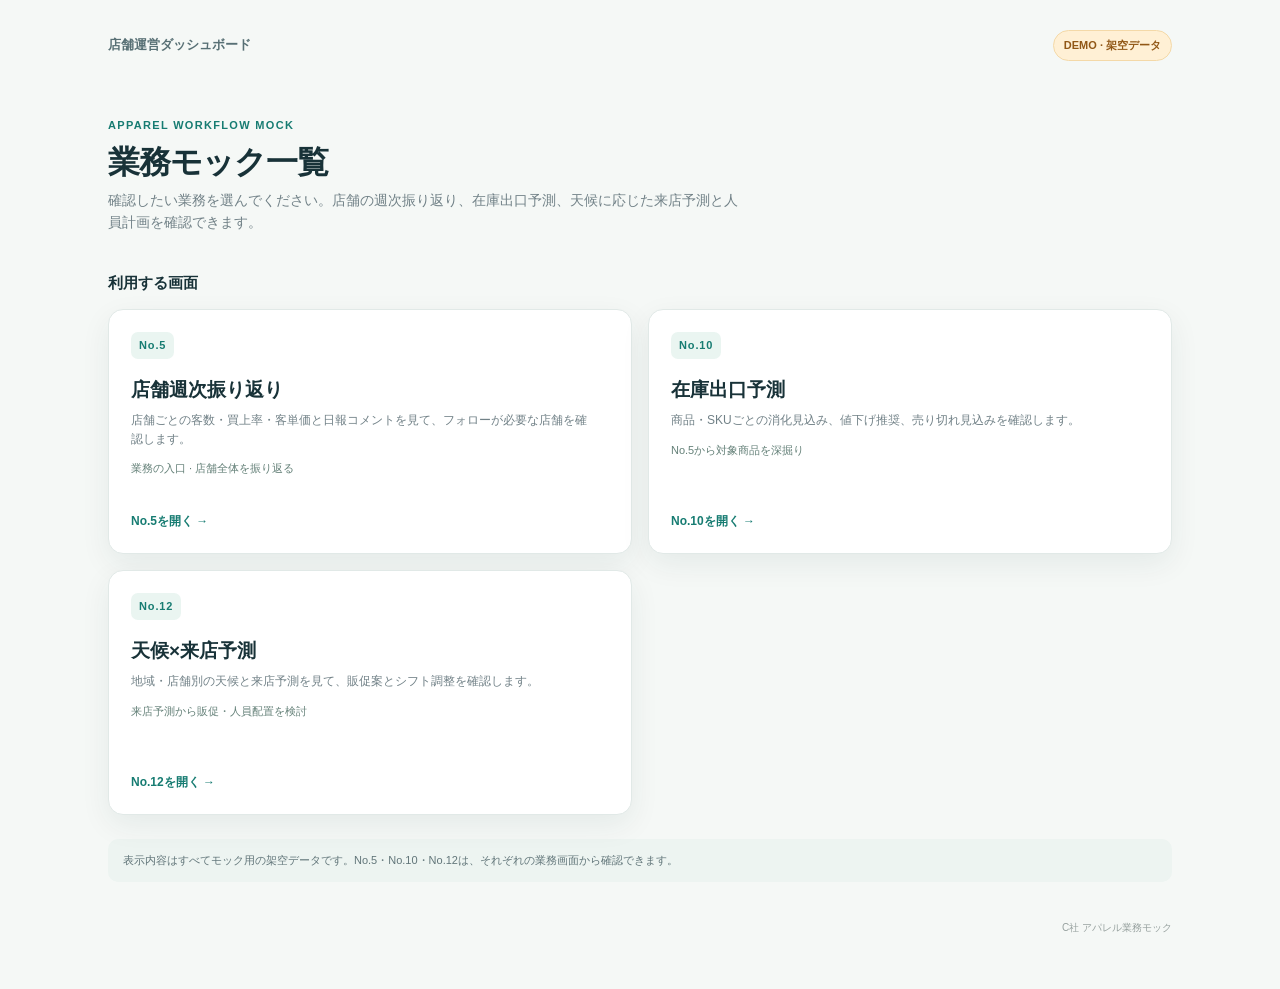
==== C社/index.html @ 46a53a04 "Rename index.html to C社/index.html" ====
<!doctype html>
<html lang="ja">
<head>
<meta charset="utf-8">
<meta name="viewport" content="width=device-width, initial-scale=1">
<title>C社 アパレル業務モック</title>
<style>
:root{--ink:#183238;--muted:#718187;--line:#e1e9e7;--paper:#f5f8f6;--card:#fff;--teal:#177c72;--teal-dark:#17494a;--amber:#915716;--shadow:0 10px 30px rgba(20,58,58,.07)}
*{box-sizing:border-box}body{margin:0;background:var(--paper);color:var(--ink);font:14px/1.55 "Segoe UI","Yu Gothic UI","Meiryo",sans-serif}a{color:inherit}.app{max-width:1120px;margin:0 auto;padding:30px 28px 54px}.topbar{display:flex;align-items:center;justify-content:space-between;margin-bottom:56px}.brand{font-size:13px;font-weight:750;color:#587075}.demo{font-size:11px;font-weight:700;color:var(--amber);background:#fff0d5;border:1px solid #f4d9a8;border-radius:999px;padding:6px 10px}.eyebrow{font-size:11px;letter-spacing:.12em;color:var(--teal);font-weight:800}.intro h1{font-size:32px;line-height:1.25;letter-spacing:-.03em;margin:8px 0}.intro p{font-size:14px;color:var(--muted);margin:0;max-width:640px}.section-title{margin:38px 0 14px;font-size:15px}.cards{display:grid;grid-template-columns:repeat(2,minmax(0,1fr));gap:16px}.card{display:flex;flex-direction:column;min-height:245px;padding:22px;background:var(--card);border:1px solid var(--line);border-radius:15px;box-shadow:var(--shadow);text-decoration:none;transition:transform .15s,box-shadow .15s}.card:hover{transform:translateY(-2px);box-shadow:0 14px 34px rgba(20,58,58,.11)}.number{font-size:11px;font-weight:800;letter-spacing:.08em;color:var(--teal);background:#eaf5f1;border-radius:7px;padding:5px 8px;align-self:flex-start}.card h3{font-size:19px;margin:16px 0 7px}.card p{font-size:12px;color:var(--muted);margin:0;max-width:38em}.flow{font-size:11px;color:#648078;margin-top:12px}.open{margin-top:auto;padding-top:22px;font-size:12px;font-weight:750;color:var(--teal)}.note{margin-top:24px;padding:13px 15px;background:#edf4f1;border-radius:10px;color:#617579;font-size:11px}.footer{margin-top:38px;text-align:right;color:#96a09e;font-size:10px}@media(max-width:650px){.app{padding:22px 16px 36px}.topbar{margin-bottom:42px}.intro h1{font-size:26px}.cards{grid-template-columns:1fr}.card{min-height:210px}}
</style>
</head>
<body>
<main class="app">
<header class="topbar"><div class="brand">店舗運営ダッシュボード</div><span class="demo">DEMO · 架空データ</span></header>
<section class="intro"><div class="eyebrow">APPAREL WORKFLOW MOCK</div><h1>業務モック一覧</h1><p>確認したい業務を選んでください。店舗の週次振り返り、在庫出口予測、天候に応じた来店予測と人員計画を確認できます。</p></section>
<h2 class="section-title">利用する画面</h2>
<nav class="cards" aria-label="業務モック一覧">
<a class="card" href="./No5/index.html"><span class="number">No.5</span><h3>店舗週次振り返り</h3><p>店舗ごとの客数・買上率・客単価と日報コメントを見て、フォローが必要な店舗を確認します。</p><span class="flow">業務の入口 · 店舗全体を振り返る</span><span class="open">No.5を開く →</span></a>
<a class="card" href="./No10/index.html"><span class="number">No.10</span><h3>在庫出口予測</h3><p>商品・SKUごとの消化見込み、値下げ推奨、売り切れ見込みを確認します。</p><span class="flow">No.5から対象商品を深掘り</span><span class="open">No.10を開く →</span></a>
<a class="card" href="./No12/index.html"><span class="number">No.12</span><h3>天候×来店予測</h3><p>地域・店舗別の天候と来店予測を見て、販促案とシフト調整を確認します。</p><span class="flow">来店予測から販促・人員配置を検討</span><span class="open">No.12を開く →</span></a>
</nav>
<div class="note">表示内容はすべてモック用の架空データです。No.5・No.10・No.12は、それぞれの業務画面から確認できます。</div>
<footer class="footer">C社 アパレル業務モック</footer>
</main>
</body>
</html>
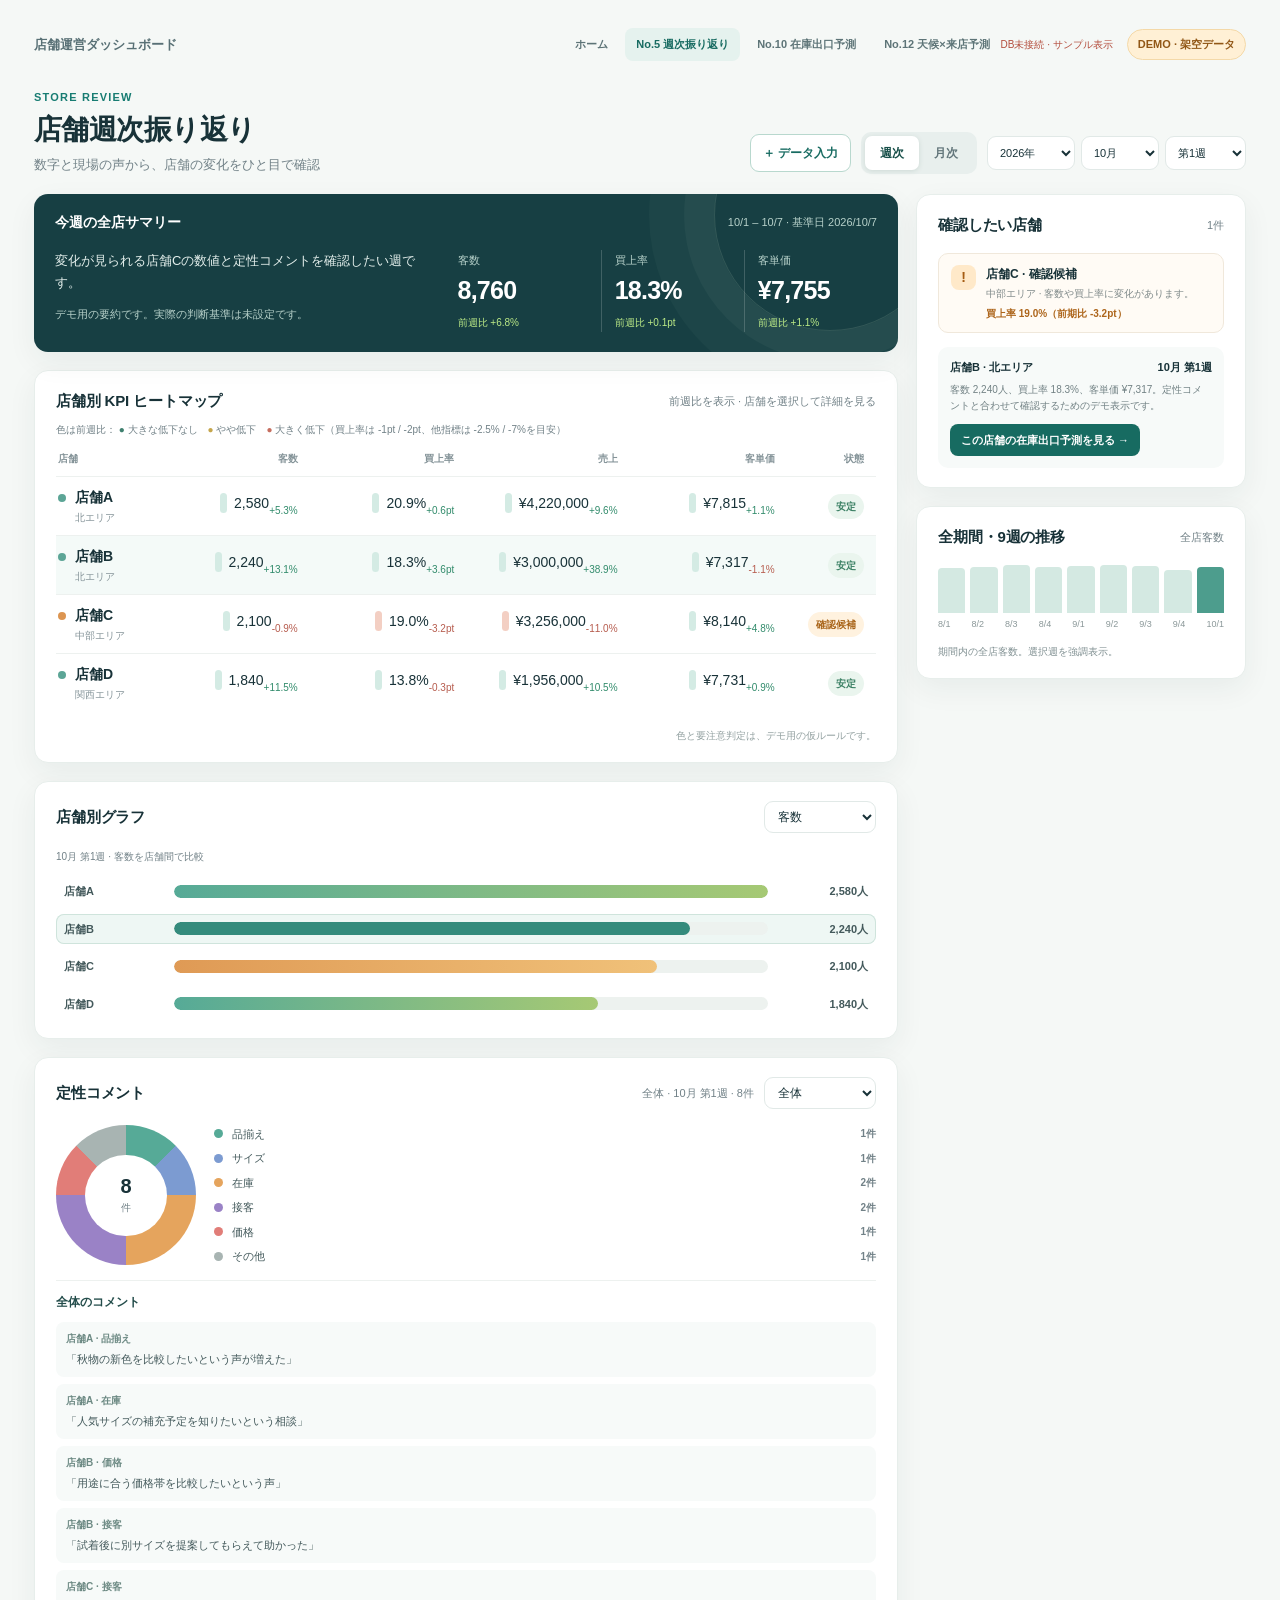
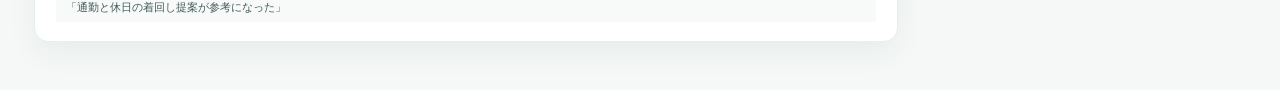
==== commit c27a6c46: "Add files via upload" ====
--- a/C社/index.html
+++ b/C社/index.html
@@ -3,24 +3,398 @@
 <head>
 <meta charset="utf-8">
 <meta name="viewport" content="width=device-width, initial-scale=1">
-<title>C社 アパレル業務モック</title>
+<title>店舗週次振り返り | Demo</title>
 <style>
-:root{--ink:#183238;--muted:#718187;--line:#e1e9e7;--paper:#f5f8f6;--card:#fff;--teal:#177c72;--teal-dark:#17494a;--amber:#915716;--shadow:0 10px 30px rgba(20,58,58,.07)}
-*{box-sizing:border-box}body{margin:0;background:var(--paper);color:var(--ink);font:14px/1.55 "Segoe UI","Yu Gothic UI","Meiryo",sans-serif}a{color:inherit}.app{max-width:1120px;margin:0 auto;padding:30px 28px 54px}.topbar{display:flex;align-items:center;justify-content:space-between;margin-bottom:56px}.brand{font-size:13px;font-weight:750;color:#587075}.demo{font-size:11px;font-weight:700;color:var(--amber);background:#fff0d5;border:1px solid #f4d9a8;border-radius:999px;padding:6px 10px}.eyebrow{font-size:11px;letter-spacing:.12em;color:var(--teal);font-weight:800}.intro h1{font-size:32px;line-height:1.25;letter-spacing:-.03em;margin:8px 0}.intro p{font-size:14px;color:var(--muted);margin:0;max-width:640px}.section-title{margin:38px 0 14px;font-size:15px}.cards{display:grid;grid-template-columns:repeat(2,minmax(0,1fr));gap:16px}.card{display:flex;flex-direction:column;min-height:245px;padding:22px;background:var(--card);border:1px solid var(--line);border-radius:15px;box-shadow:var(--shadow);text-decoration:none;transition:transform .15s,box-shadow .15s}.card:hover{transform:translateY(-2px);box-shadow:0 14px 34px rgba(20,58,58,.11)}.number{font-size:11px;font-weight:800;letter-spacing:.08em;color:var(--teal);background:#eaf5f1;border-radius:7px;padding:5px 8px;align-self:flex-start}.card h3{font-size:19px;margin:16px 0 7px}.card p{font-size:12px;color:var(--muted);margin:0;max-width:38em}.flow{font-size:11px;color:#648078;margin-top:12px}.open{margin-top:auto;padding-top:22px;font-size:12px;font-weight:750;color:var(--teal)}.note{margin-top:24px;padding:13px 15px;background:#edf4f1;border-radius:10px;color:#617579;font-size:11px}.footer{margin-top:38px;text-align:right;color:#96a09e;font-size:10px}@media(max-width:650px){.app{padding:22px 16px 36px}.topbar{margin-bottom:42px}.intro h1{font-size:26px}.cards{grid-template-columns:1fr}.card{min-height:210px}}
+:root{--ink:#183238;--muted:#718187;--line:#e1e9e7;--paper:#f5f8f6;--card:#fff;--teal:#177c72;--teal-2:#e8f5f1;--amber:#bc7526;--amber-2:#fff4e5;--red:#bb5547;--red-2:#fff0ec;--blue:#4569aa;--shadow:0 10px 30px rgba(20,58,58,.06)}
+*{box-sizing:border-box}body{margin:0;background:var(--paper);color:var(--ink);font:14px/1.5 "Segoe UI","Yu Gothic UI","Meiryo",sans-serif}button,select{font:inherit;color:inherit}button{cursor:pointer}.app{max-width:1440px;margin:0 auto;padding:28px 34px 48px}.topbar{display:flex;align-items:center;justify-content:space-between;margin-bottom:28px}.site-nav{display:flex;align-items:center;gap:6px;margin-left:auto}.site-nav a{display:inline-block;padding:8px 11px;border-radius:8px;color:#5d7477;text-decoration:none;font-size:11px;font-weight:750}.site-nav a:hover{background:#edf4f1}.site-nav a.active{background:#e5f2ee;color:#176b61}.inventory-link{display:inline-flex;margin-top:10px;padding:8px 11px;border-radius:8px;background:#176b61;color:#fff;text-decoration:none;font-size:11px;font-weight:750}.inventory-link:hover{background:#11584f}.brand{display:flex;align-items:center}.brand-subtitle{font-size:13px;font-weight:700;color:#587075}.topright{display:flex;align-items:center;gap:14px}.demo-pill{font-size:11px;font-weight:700;color:#915716;background:#fff0d5;border:1px solid #f4d9a8;border-radius:999px;padding:6px 10px}.heading{display:flex;justify-content:space-between;align-items:end;gap:20px;margin:0 0 20px}.eyebrow{font-size:11px;letter-spacing:.11em;text-transform:uppercase;color:var(--teal);font-weight:800;margin-bottom:8px}.heading h1{font-size:28px;line-height:1.2;margin:0;letter-spacing:-.02em}.sub{margin:8px 0 0;color:var(--muted);font-size:13px}.controls{display:flex;align-items:center;gap:10px}.segmented{display:flex;padding:4px;border-radius:10px;background:#e8efed}.segmented button{border:0;background:transparent;padding:8px 15px;border-radius:7px;color:#62757a;font-size:12px;font-weight:700}.segmented button.active{background:white;color:#174f49;box-shadow:0 1px 5px #cdd9d5}.select{padding:9px 32px 9px 11px;border:1px solid var(--line);border-radius:9px;background:#fff;font-size:12px;min-width:150px}.main-grid{display:grid;grid-template-columns:minmax(0,1fr) 330px;gap:18px}.leftcol,.rightcol{display:flex;flex-direction:column;gap:18px}.card{background:var(--card);border:1px solid #e7eeeb;border-radius:14px;box-shadow:var(--shadow)}.cardpad{padding:19px 21px}.cardhead{display:flex;align-items:center;justify-content:space-between;margin-bottom:16px}.cardhead h2{margin:0;font-size:15px;letter-spacing:-.01em}.hint{font-size:11px;color:var(--muted)}.summary-card{padding:18px 21px 20px;background:#173f43;color:white;border-radius:14px;box-shadow:var(--shadow);position:relative;overflow:hidden}.summary-card:after{content:"";position:absolute;right:-48px;top:-95px;width:230px;height:230px;border-radius:50%;border:1px solid rgba(227,245,218,.13);box-shadow:0 0 0 30px rgba(227,245,218,.04),0 0 0 65px rgba(227,245,218,.03)}.summary-top{display:flex;justify-content:space-between;align-items:center;position:relative;z-index:1;margin-bottom:17px}.summary-top h2{font-size:14px;margin:0}.summary-top span{font-size:11px;color:#b6d0c9}.summary-content{display:grid;grid-template-columns:1fr 1.12fr;gap:28px;position:relative;z-index:1}.summary-text{font-size:13px;color:#e4efec;line-height:1.7}.summary-text strong{color:#d9f18d}.summary-action{font-size:11px;color:#b6d0c9;margin-top:12px}.metrics{display:grid;grid-template-columns:repeat(3,1fr);gap:10px}.metric{padding:2px 0 0 13px;border-left:1px solid rgba(255,255,255,.18)}.metric:first-child{border-left:0;padding-left:0}.metric-label{font-size:11px;color:#b6d0c9}.metric-value{font-size:25px;line-height:1.2;font-weight:750;letter-spacing:-.03em;margin:6px 0}.metric-sub{font-size:10px;color:#b6d0c9}.delta.down{color:#ffd08c}.delta.up{color:#bdeb87}.table-wrap{overflow:auto}.heatmap{width:100%;border-collapse:separate;border-spacing:0;min-width:760px}.heatmap th{text-align:right;font-size:10px;font-weight:600;color:#849398;padding:0 12px 10px}.heatmap th:first-child{text-align:left;padding-left:2px}.heatmap td{padding:10px 12px;text-align:right;border-top:1px solid #edf1ef;font-variant-numeric:tabular-nums}.heatmap td:first-child{text-align:left;padding-left:2px}.store-row{cursor:pointer;transition:background .15s}.store-row:hover,.store-row.selected{background:#f4faf8}.store-name{font-weight:700;display:flex;align-items:center;gap:9px}.store-dot{width:8px;height:8px;border-radius:50%;background:#5ca596}.store-row.attention .store-dot{background:#dc9551}.store-meta{display:block;font-weight:400;color:#849398;font-size:10px;margin:2px 0 0 17px}.cellbox{display:inline-flex;align-items:center;justify-content:flex-end;gap:7px;min-width:88px}.heat{display:inline-block;width:7px;height:20px;border-radius:4px;background:#d4ebe4}.heat.mid{background:#f4e7bc}.heat.low{background:#f3cfc3}.small-delta{font-size:10px;color:#819096}.small-delta.negative{color:#b65c4e}.small-delta.positive{color:#318b6b}.status{display:inline-flex;align-items:center;gap:5px;padding:5px 8px;border-radius:999px;font-size:10px;font-weight:700;background:#eaf5ee;color:#3b8064}.status.warn{background:#fff2df;color:#a86317}.alert-list{display:flex;flex-direction:column;gap:10px}.alert{border:1px solid #f0e8db;background:#fffbf5;border-radius:10px;padding:11px 12px;display:flex;gap:10px}.alert-icon{width:25px;height:25px;flex:none;border-radius:8px;background:#ffe9c9;color:#a55c12;display:grid;place-items:center;font-weight:800}.alert-title{font-size:12px;font-weight:700}.alert-copy{font-size:10px;color:#7f8989;margin-top:3px;line-height:1.55}.alert-metric{font-size:10px;font-weight:700;color:#ad651b;margin-top:5px}.theme-list{display:flex;flex-direction:column;gap:12px}.theme{display:grid;grid-template-columns:75px 1fr 31px;gap:10px;align-items:center}.theme-name{font-size:11px;font-weight:650}.bar{height:7px;border-radius:9px;background:#edf2ef;overflow:hidden}.bar span{display:block;height:100%;border-radius:9px;background:linear-gradient(90deg,#56aa97,#a6c974)}.theme-count{text-align:right;font-size:10px;color:#879499}.quote{border-top:1px solid #edf1ef;margin-top:15px;padding-top:12px;color:#66787b;font-size:11px;line-height:1.6}.quote b{color:#244d4b}.store-chart{display:grid;gap:7px;margin-top:12px}.chart-note{font-size:10px;color:#718187}.chart-select{min-width:112px;padding:7px 28px 7px 9px}.chart-select-wrap{display:inline-flex}.sr-only{position:absolute;width:1px;height:1px;padding:0;margin:-1px;overflow:hidden;clip:rect(0,0,0,0);white-space:nowrap;border:0}.store-chart-row{display:grid;grid-template-columns:minmax(72px,100px) minmax(80px,1fr) minmax(68px,90px);align-items:center;gap:10px;width:100%;padding:7px 8px;border:0;border-radius:8px;background:transparent;text-align:left;cursor:pointer}.store-chart-row:hover{background:#f4faf8}.store-chart-row.selected{background:#eef7f4;box-shadow:inset 0 0 0 1px #cfe4dc}.store-chart-name{font-size:11px;font-weight:700;color:#43595b;overflow:hidden;text-overflow:ellipsis;white-space:nowrap}.store-chart-track{height:13px;background:#edf2ef;border-radius:999px;overflow:hidden}.store-chart-fill{height:100%;min-width:2px;background:linear-gradient(90deg,#56aa97,#a6c974);border-radius:999px}.store-chart-row.attention .store-chart-fill{background:linear-gradient(90deg,#df9a55,#f0c179)}.store-chart-row.selected .store-chart-fill{background:#348b7c}.store-chart-value{text-align:right;font-size:11px;font-weight:700;color:#43595b;font-variant-numeric:tabular-nums}.store-comments-title{font-size:12px;font-weight:750;color:#244d4b}.comment-head-tools{display:flex;align-items:center;gap:10px}.comment-list{list-style:none;padding:0;margin:10px 0 0;max-height:300px;overflow:auto;display:grid;gap:7px}.comment-row{padding:9px 10px;background:#f7faf9;border-radius:8px;display:grid;gap:4px}.comment-row-meta{font-size:10px;font-weight:700;color:#6d8a84}.comment-row-text{font-size:11px;color:#43595b;line-height:1.55}.comment-composition{display:grid;grid-template-columns:140px minmax(0,1fr);gap:18px;align-items:center}.comment-donut{width:140px;aspect-ratio:1;border-radius:50%;display:grid;place-items:center}.donut-center{width:58%;height:58%;border-radius:50%;background:#fff;display:flex;flex-direction:column;align-items:center;justify-content:center;color:#183238}.donut-center strong{font-size:20px;line-height:1.1}.donut-center span{font-size:10px;color:#718187;margin-top:3px}.comment-legend{list-style:none;padding:0;margin:0;display:grid;gap:8px}.comment-legend li{display:grid;grid-template-columns:10px minmax(0,1fr) auto;gap:8px;align-items:center;font-size:11px;color:#43595b}.comment-dot{width:9px;height:9px;border-radius:50%}.comment-legend strong{font-size:10px;color:#718187;font-weight:700}@media(max-width:650px){.comment-head-tools{display:flex;align-items:center;gap:10px}.comment-list{list-style:none;padding:0;margin:10px 0 0;max-height:300px;overflow:auto;display:grid;gap:7px}.comment-row{padding:9px 10px;background:#f7faf9;border-radius:8px;display:grid;gap:4px}.comment-row-meta{font-size:10px;font-weight:700;color:#6d8a84}.comment-row-text{font-size:11px;color:#43595b;line-height:1.55}.comment-composition{grid-template-columns:108px minmax(0,1fr);gap:12px}.comment-donut{width:108px}.comment-legend{gap:6px}}.comment-items{list-style:none;padding:0;margin:10px 0 0;display:grid;gap:8px}.comment-item{padding:9px 10px;background:#f7faf9;border-radius:8px;display:grid;gap:4px}.comment-meta{font-size:10px;font-weight:700;color:#6d8a84}.comment-text{font-size:11px;color:#43595b}.store-comments-empty{font-size:11px;color:#718187;margin:10px 0 0}.trend{height:48px;display:flex;align-items:end;gap:5px;margin-top:10px}.trendbar{flex:1;background:#d4e9e2;border-radius:4px 4px 0 0;position:relative;min-height:12px}.trendbar.current{background:#4d9d8d}.trendlabels{display:flex;justify-content:space-between;color:#8a9798;font-size:9px;margin-top:5px}.selected-store{background:#f7faf9;border-radius:10px;padding:12px;margin-top:14px}.selected-store-title{display:flex;justify-content:space-between;font-size:11px;font-weight:700}.selected-store p{font-size:10px;color:#718184;margin:6px 0 0;line-height:1.6}.footer-note{font-size:10px;color:#92a0a0;text-align:right;margin-top:16px}.mobile-only{display:none}
+
+.input-btn{border:1px solid #b8d8ce;background:#fff;color:#176b61;border-radius:9px;padding:9px 12px;font-size:12px;font-weight:750;white-space:nowrap}.input-btn:hover{background:#eaf5f1}.input-dialog{border:0;border-radius:16px;padding:0;width:min(620px,calc(100% - 28px));box-shadow:0 24px 80px rgba(13,42,44,.25);color:var(--ink)}.input-dialog::backdrop{background:rgba(14,38,39,.42);backdrop-filter:blur(3px)}.dialog-body{padding:23px}.dialog-head{display:flex;align-items:flex-start;justify-content:space-between;gap:12px;margin-bottom:16px}.dialog-head h2{font-size:18px;margin:0}.dialog-head p{font-size:11px;color:var(--muted);margin:5px 0 0}.close-btn{border:0;background:#f1f5f3;color:#687b7d;border-radius:8px;width:30px;height:30px;font-size:17px}.input-grid{display:grid;grid-template-columns:1fr 1fr;gap:12px}.field{display:flex;flex-direction:column;gap:5px}.field label{font-size:11px;font-weight:700;color:#587075}.field input,.field select,.field textarea{width:100%;border:1px solid #dbe5e1;border-radius:8px;padding:9px 10px;background:#fff;font-size:13px;outline:none}.field input:focus,.field select:focus,.field textarea:focus{border-color:#68aa9e;box-shadow:0 0 0 3px #e1f2ed}.field textarea{min-height:90px;resize:vertical}.field.full{grid-column:1/-1}.input-note{background:#f2f7f5;border-radius:9px;padding:10px 12px;margin-top:13px;color:#6b7f80;font-size:10px;line-height:1.6}.dialog-actions{display:flex;justify-content:flex-end;gap:8px;margin-top:17px}.dialog-actions button{border:1px solid #dbe5e1;background:white;border-radius:8px;padding:9px 14px;font-size:12px;font-weight:700}.dialog-actions .primary{background:#176b61;border-color:#176b61;color:white}.dialog-actions .primary:hover{background:#11584f}
+.import-box{border:1px solid #dcebe6;background:#f6faf8;border-radius:11px;padding:13px;margin:0 0 15px}.import-title{font-size:12px;font-weight:750}.import-description{font-size:10px;color:#718184;line-height:1.6;margin:4px 0 10px}.import-actions{display:flex;align-items:center;flex-wrap:wrap;gap:7px}.import-actions button,.file-label{border:1px solid #d4e2dd;background:#fff;border-radius:7px;padding:7px 10px;font-size:10px;font-weight:700;color:#345d59;cursor:pointer}.import-actions .import-primary{background:#176b61;border-color:#176b61;color:#fff}.file-name{font-size:10px;color:#738284}.csv-status{font-size:10px;line-height:1.5;margin-top:8px;color:#638077}.csv-status.error{color:#b34d3d}.csv-text{width:100%;min-height:70px;margin-top:9px;border:1px solid #dce7e2;border-radius:8px;padding:8px;font:10px/1.45 Consolas,monospace;color:#647676;background:#fff}
+@media(max-width:1050px){.main-grid{grid-template-columns:1fr}.rightcol{display:grid;grid-template-columns:1fr 1fr}.summary-content{grid-template-columns:1fr}.app{padding:24px}}
+@media(max-width:650px){.app{padding:18px 14px 34px}.topbar{margin-bottom:22px;flex-wrap:wrap;gap:8px}.site-nav{order:3;width:100%;margin-left:0;overflow-x:auto}.topright{margin-left:auto}.heading{align-items:flex-start;flex-direction:column}.heading h1{font-size:24px}.controls{width:100%;justify-content:space-between;flex-wrap:wrap}.period-controls{display:flex;gap:5px;width:100%}.period-select{flex:1;min-width:0;padding:9px 20px 9px 8px}.select{flex:1}.rightcol{display:flex}.metrics{gap:6px}.metric{padding-left:8px}.metric-value{font-size:20px}.metric-label{font-size:10px}.summary-card{padding:16px}.cardpad{padding:16px}.main-grid{gap:14px}.leftcol,.rightcol{gap:14px}.demo-pill{font-size:10px}.sub{max-width:34em}}
+.period-controls{display:flex;gap:6px}.period-select{min-width:78px;padding:9px 22px 9px 8px;font-size:11px}.sync-status{font-size:10px;color:#638077;white-space:nowrap}.sync-status.error{color:#b34d3d}
+.dialog-actions .clear-input{margin-right:auto;border-color:#e9c5bd;color:#a5483c;background:#fff8f6}.dialog-actions .clear-input:hover{background:#fff0ec}
 </style>
 </head>
 <body>
-<main class="app">
-<header class="topbar"><div class="brand">店舗運営ダッシュボード</div><span class="demo">DEMO · 架空データ</span></header>
-<section class="intro"><div class="eyebrow">APPAREL WORKFLOW MOCK</div><h1>業務モック一覧</h1><p>確認したい業務を選んでください。店舗の週次振り返り、在庫出口予測、天候に応じた来店予測と人員計画を確認できます。</p></section>
-<h2 class="section-title">利用する画面</h2>
-<nav class="cards" aria-label="業務モック一覧">
-<a class="card" href="./No5/index.html"><span class="number">No.5</span><h3>店舗週次振り返り</h3><p>店舗ごとの客数・買上率・客単価と日報コメントを見て、フォローが必要な店舗を確認します。</p><span class="flow">業務の入口 · 店舗全体を振り返る</span><span class="open">No.5を開く →</span></a>
-<a class="card" href="./No10/index.html"><span class="number">No.10</span><h3>在庫出口予測</h3><p>商品・SKUごとの消化見込み、値下げ推奨、売り切れ見込みを確認します。</p><span class="flow">No.5から対象商品を深掘り</span><span class="open">No.10を開く →</span></a>
-<a class="card" href="./No12/index.html"><span class="number">No.12</span><h3>天候×来店予測</h3><p>地域・店舗別の天候と来店予測を見て、販促案とシフト調整を確認します。</p><span class="flow">来店予測から販促・人員配置を検討</span><span class="open">No.12を開く →</span></a>
-</nav>
-<div class="note">表示内容はすべてモック用の架空データです。No.5・No.10・No.12は、それぞれの業務画面から確認できます。</div>
-<footer class="footer">C社 アパレル業務モック</footer>
-</main>
+<div class="app">
+  <header class="topbar">
+    <div class="brand"><div class="brand-subtitle">店舗運営ダッシュボード</div></div>
+    <nav class="site-nav" aria-label="モック画面"><a href="../index.html">ホーム</a><a class="active" href="./index.html">No.5 週次振り返り</a><a href="../No10/index.html">No.10 在庫出口予測</a><a href="../No12/index.html">No.12 天候×来店予測</a></nav>
+    <div class="topright"><span class="sync-status" id="syncStatus" role="status">Supabaseに接続中</span><span class="demo-pill">DEMO · 架空データ</span></div>
+  </header>
+  <section class="heading">
+    <div><div class="eyebrow">STORE REVIEW</div><h1 id="pageTitle">店舗週次振り返り</h1><p class="sub">数字と現場の声から、店舗の変化をひと目で確認</p></div>
+    <div class="controls"><button class="input-btn" id="openInput" type="button">＋ データ入力</button><div class="segmented" role="group" aria-label="集計期間"><button class="active" data-mode="week">週次</button><button data-mode="month">月次</button></div><div class="period-controls"><select class="select period-select" id="yearSelect" aria-label="対象年"></select><select class="select period-select" id="monthSelect" aria-label="対象月"></select><select class="select period-select" id="weekSelect" aria-label="対象週"></select></div></div>
+  </section>
+  <main class="main-grid">
+    <div class="leftcol">
+      <section class="summary-card">
+        <div class="summary-top"><h2 id="summaryTitle">今週の全店サマリー</h2><span id="summaryRange">9/22 – 9/28</span></div>
+        <div class="summary-content">
+          <div><div class="summary-text" id="summaryText"></div><div class="summary-action" id="summaryAction"></div></div>
+          <div class="metrics" id="metrics"></div>
+        </div>
+      </section>
+      <section class="card cardpad">
+        <div class="cardhead"><h2>店舗別 KPI ヒートマップ</h2><span class="hint" id="heatHint">前週比を含む · 店舗を選択して詳細を見る</span></div>
+        <div id="heatLegend" class="chart-note" style="margin:-7px 0 12px;line-height:1.8"></div>
+        <div class="table-wrap"><table class="heatmap"><thead><tr><th>店舗</th><th>客数</th><th>買上率</th><th>売上</th><th>客単価</th><th>状態</th></tr></thead><tbody id="storeRows"></tbody></table></div>
+        <div class="footer-note">色と要注意判定は、デモ用の仮ルールです。</div>
+      </section>
+      <section class="card cardpad">
+        <div class="cardhead"><h2 id="storeChartTitle">店舗別グラフ</h2><label class="chart-select-wrap"><span class="sr-only">比較する指標</span><select id="chartMetricSelect" class="select chart-select"><option value="visits">客数</option><option value="rate">買上率</option><option value="sales">売上</option><option value="ticket">客単価</option></select></label></div>
+        <div class="chart-note" id="chartNote"></div>
+        <div class="store-chart" id="storeChart" aria-live="polite"></div>
+      </section>      <section class="card cardpad">
+        <div class="cardhead"><h2>定性コメント</h2><div class="comment-head-tools"><span class="hint" id="commentHint">対象期間のサンプルコメント</span><label><span class="sr-only">コメントの表示対象</span><select id="commentScopeSelect" class="select chart-select"><option value="all">全体</option></select></label></div></div>
+        <div class="theme-list" id="themes"></div>
+        <div class="quote" id="quote"></div>
+      </section>
+    </div>
+    <aside class="rightcol">
+      <section class="card cardpad">
+        <div class="cardhead"><h2>確認したい店舗</h2><span class="hint" id="alertCount"></span></div>
+        <div class="alert-list" id="alerts"></div>
+        <div class="selected-store" id="selectedStore"></div>
+      </section>
+      <section class="card cardpad">
+        <div class="cardhead"><h2 id="trendTitle">2か月・8週の推移</h2><span class="hint">全店客数</span></div>
+        <div class="trend" id="trend"></div><div class="trendlabels" id="trendLabels"></div>
+        <div style="font-size:10px;color:#809092;margin-top:13px" id="trendNote"></div>
+      </section>
+    </aside>
+  </main>
+</div>
+
+<dialog class="input-dialog" id="inputDialog" aria-labelledby="inputTitle">
+  <div class="dialog-body">
+    <div class="dialog-head"><div><h2 id="inputTitle">週次データを入力</h2><p>店舗と年・月・週を入力。まだない期間も追加できます。</p></div><button class="close-btn" id="closeInput" type="button" aria-label="閉じる">×</button></div>
+    <section class="import-box">
+      <div class="import-title">スプレッドシートから読み込む</div>
+      <div class="import-description">CSVまたはExcel（.xlsx / .xls）を選べるよ。Excelは「週次実績」シート（なければ先頭シート）を読み込みます。テンプレートと同じ列構成にしてね。</div>
+      <div class="import-actions"><button id="downloadCsvTemplate" type="button">入力用CSVをダウンロード</button><label class="file-label" for="csvFile">CSVファイルを選ぶ</label><input id="csvFile" type="file" accept=".csv,text/csv" hidden><button class="import-primary" id="importCsv" type="button">CSVを反映</button><label class="file-label" for="excelFile">Excelファイルを選ぶ</label><input id="excelFile" type="file" accept=".xlsx,.xls,application/vnd.openxmlformats-officedocument.spreadsheetml.sheet,application/vnd.ms-excel" hidden><button class="import-primary" id="importExcel" type="button">Excelを反映</button><span class="file-name" id="csvFileName">ファイル未選択</span></div>
+      <textarea id="csvText" class="csv-text" placeholder="CSVまたはExcelを選ぶと、内容がここに入ります。"></textarea><div class="csv-status" id="csvStatus" role="status">1行につき1店舗×1週間分。期間は「2026年10月 第1週」の形式で指定できます。読み込むと表示中のデータと置き換わります。</div>
+    </section>
+    <div class="input-grid">
+      <div class="field"><label for="editStore">店舗</label><select id="editStore"></select></div>
+      <div class="field"><label for="editYear">年</label><input id="editYear" type="number" min="2000" max="2100" step="1"></div>
+      <div class="field"><label for="editMonth">月</label><input id="editMonth" type="number" min="1" max="12" step="1"></div>
+      <div class="field"><label for="editWeek">週</label><input id="editWeek" type="number" min="1" max="5" step="1"></div>
+      <div class="field"><label for="editVisits">客数</label><input id="editVisits" type="number" min="0" step="1"></div>
+      <div class="field"><label for="editBuyers">購入客数</label><input id="editBuyers" type="number" min="0" step="1"></div>
+      <div class="field"><label for="editSales">売上（円）</label><input id="editSales" type="number" min="0" step="1000"></div>
+      <div class="field full"><label for="editComments">定性コメント（1行に1件）</label><textarea id="editComments" placeholder="例：人気サイズが夕方に欠品した"></textarea></div>
+    </div>
+    <div class="input-note">入力データは共有デモ用のSupabaseに保存され、再読み込み後も表示されます。公開サイトの利用者間で共有されるため、架空データを使ってください。</div>
+    <div class="dialog-actions"><button class="clear-input" id="clearInput" type="button">この週の入力をクリア</button><button id="cancelInput" type="button">キャンセル</button><button class="primary" id="applyInput" type="button">画面に反映</button></div>
+  </div>
+</dialog>
+<script src="https://cdn.sheetjs.com/xlsx-0.20.3/package/dist/xlsx.full.min.js"></script>
+<script>
+const weeks=[
+ {label:'8月 第1週',range:'8/1 – 8/7',year:2026,month:8,week:1},
+ {label:'8月 第2週',range:'8/8 – 8/14',year:2026,month:8,week:2},
+ {label:'8月 第3週',range:'8/15 – 8/21',year:2026,month:8,week:3},
+ {label:'8月 第4週',range:'8/22 – 8/28',year:2026,month:8,week:4},
+ {label:'9月 第1週',range:'9/1 – 9/7',year:2026,month:9,week:1},
+ {label:'9月 第2週',range:'9/8 – 9/14',year:2026,month:9,week:2},
+ {label:'9月 第3週',range:'9/15 – 9/21',year:2026,month:9,week:3},
+ {label:'9月 第4週',range:'9/22 – 9/28',year:2026,month:9,week:4},
+ {label:'10月 第1週',range:'10/1 – 10/7',year:2026,month:10,week:1}
+];
+const stores=[
+ {id:'A',name:'店舗A',area:'北エリア',weeks:[
+  {visits:2500,buyers:515,sales:3920000,comments:[['品揃え','秋物の色を見比べたいという声が多い'],['サイズ','試着したら丈が少し長かった'] ]},
+  {visits:2650,buyers:552,sales:4230000,comments:[['品揃え','秋物の色違いを見たいという声'],['接客','用途に合わせた提案が参考になった'] ]},
+  {visits:2610,buyers:550,sales:4180000,comments:[['サイズ','袖丈の選択肢がほしいという声'],['在庫','人気色のサイズ欠けがあった'] ]},
+  {visits:2450,buyers:498,sales:3850000,comments:[['品揃え','秋物の新色を試したいという声'],['サイズ','丈の短い商品もあるとうれしい'] ]}
+ ]},
+ {id:'B',name:'店舗B',area:'北エリア',weeks:[
+  {visits:2140,buyers:338,sales:2500000,comments:[['在庫','人気サイズが早めに欠品した'],['価格','価格帯を比較してから購入したい'] ]},
+  {visits:2200,buyers:365,sales:2700000,comments:[['在庫','定番商品のサイズ欠けが気になる'],['接客','試着案内が分かりやすかった'] ]},
+  {visits:2250,buyers:366,sales:2720000,comments:[['サイズ','サイズ展開を増やしてほしい'],['在庫','夕方に人気色が欠品していた'] ]},
+  {visits:1980,buyers:292,sales:2160000,comments:[['サイズ','合うサイズが見つからなかった'],['在庫','定番色の在庫が少なかった'],['価格','価格を見比べて検討したい'] ]}
+ ]},
+ {id:'C',name:'店舗C',area:'中部エリア',weeks:[
+  {visits:2290,buyers:484,sales:3775000,comments:[['接客','組み合わせの提案が好評'],['品揃え','通勤向けの商品を見たい'] ]},
+  {visits:2360,buyers:520,sales:4056000,comments:[['接客','コーディネート提案が好評'],['サイズ','試着できる見本があって助かった'] ]},
+  {visits:2150,buyers:452,sales:3490000,comments:[['品揃え','通勤と休日の両方で使える服がほしい'],['接客','用途別の提案が分かりやすかった'] ]},
+  {visits:2120,buyers:471,sales:3660000,comments:[['接客','スタッフの提案で購入を決めた'],['品揃え','秋の通勤着をもっと見たい'] ]}
+ ]},
+ {id:'D',name:'店舗D',area:'関西エリア',weeks:[
+  {visits:1880,buyers:300,sales:2250000,comments:[['在庫','色違いを取り寄せたい'],['接客','混雑時に相談しづらかった'] ]},
+  {visits:1950,buyers:314,sales:2400000,comments:[['接客','混雑時の案内に時間がかかった'],['価格','セール時期を知りたい'] ]},
+  {visits:1920,buyers:293,sales:2300000,comments:[['接客','夕方に試着の待ち時間があった'],['品揃え','小物の種類を増やしてほしい'] ]},
+  {visits:1650,buyers:231,sales:1770000,comments:[['接客','夕方に試着の待ち時間が長かった'],['在庫','売れ筋のサイズが欠品していた'] ]}
+ ]}
+];
+const supplementalComments=[
+ [
+  [['接客','色違いを並べて見せたら、コーディネートの相談につながった'],['価格','セット購入の割引があると選びやすいという声']],
+  [['在庫','定番カーディガンのMサイズを補充してほしい'],['その他','雨の日は入口付近の商品が見づらくなるとのこと']],
+  [['接客','試着後に別のサイズも提案してもらえて助かった'],['価格','予算に合う商品を比較したいという相談があった']],
+  [['在庫','週末前に人気色の在庫を確認してほしい'],['その他','ギフト用の簡易包装があると便利という意見']]
+ ],
+ [
+  [['接客','初めての来店でも売場を案内してもらえて安心した'],['サイズ','パンツの丈を比較できるサンプルがほしい']],
+  [['品揃え','通勤用の落ち着いた色の商品を増やしてほしい'],['価格','価格帯ごとの表示があると選びやすい']],
+  [['接客','混雑時も試着室の順番が分かると助かる'],['その他','取り置き期限を案内してもらえて分かりやすかった']],
+  [['在庫','週末に売れ筋商品の補充が間に合わなかった'],['接客','会計待ちの目安時間が分かると安心する'],['価格','セール対象商品を一覧で見たい']]
+ ],
+ [
+  [['サイズ','普段のサイズと同じでよいか相談が多かった'],['その他','店内の鏡の位置が分かりにくかった']],
+  [['品揃え','出張にも使えるしわになりにくい服がほしい'],['価格','素材ごとの価格差を説明してもらえて納得できた']],
+  [['サイズ','試着室にサイズ交換用の商品があると便利'],['その他','店内BGMが少し大きく感じるという意見']],
+  [['価格','まとめ買いのときの特典を知りたいという声'],['在庫','オンライン在庫と店頭在庫の違いを知りたい']]
+ ],
+ [
+  [['価格','長く着られる商品の価格帯を知りたい'],['その他','ベビーカーでも通りやすい通路が助かった']],
+  [['在庫','別店舗から取り寄せできるか質問があった'],['サイズ','試着室に大きめのサイズも置いてほしい']],
+  [['在庫','夕方に定番商品の色欠けが目立った'],['価格','値札の税込価格が見やすいとよい']],
+  [['品揃え','旅行用の軽い羽織りものを探す方が多かった'],['その他','近隣駐車場の案内があると便利との意見']]
+ ]
+];
+const augustData=[
+ [[2380,486,3650000],[2490,508,3810000],[2570,532,4010000],[2510,516,3940000]],
+ [[2080,326,2420000],[2160,342,2550000],[2210,351,2620000],[2140,335,2490000]],
+ [[2180,451,3510000],[2260,470,3650000],[2310,478,3720000],[2240,462,3580000]],
+ [[1810,280,2090000],[1880,291,2190000],[1930,298,2260000],[1870,286,2160000]]
+];
+const augustComments=[
+ [['夏物から秋口まで使える羽織りものを探す声が増えた','セール対象の表示が分かりやすいとの声'],['旅行用に軽くて洗いやすい服を見たい','秋物の入荷時期を知りたいという質問'],['新作の色違いを試したいという声','冷房対策のカーディガンが好評'],['夏物と秋物の売場を分けてほしいとの意見','週末は試着室が混みやすかった']],
+ [['セール品のサイズが選びやすいとの声','定番商品の補充時期を聞かれた'],['通勤向けの薄手ジャケットを探す声','在庫確認に少し時間がかかった'],['人気色のMサイズが早めに欠品','まとめ買いの価格を知りたいとの質問'],['秋物の新作を早く見たいという声','夕方にレジ待ちが長くなった']],
+ [['涼しく着られる通勤服の相談が多かった','試着後に色違いを追加で購入'],['旅行用のしわになりにくい服が好評','サイズ比較用の見本があるとよい'],['秋の通勤着を探し始める方が増えた','コーディネート提案が参考になった'],['羽織りものと小物の組み合わせが好評','試着室の案内が分かりやすかった']],
+ [['夏物の追加サイズを問い合わせる声','入口近くの商品が見やすかった'],['秋物の入荷予定を聞かれることが増えた','夕方の試着室待ちが気になった'],['定番商品の色違いを取り寄せたい','値札の税込価格が見やすいとの声'],['旅行用の軽い服を探す声','売れ筋サイズの在庫確認を頼まれた']]
+];
+stores.forEach((store,storeIndex)=>{const augustWeeks=augustData[storeIndex].map((row,weekIndex)=>({visits:row[0],buyers:row[1],sales:row[2],comments:augustComments[storeIndex][weekIndex].map(text=>[themeFor(text),text])}));store.weeks.unshift(...augustWeeks)});
+stores.forEach((store,storeIndex)=>store.weeks.slice(4).forEach((week,weekIndex)=>week.comments.push(...supplementalComments[storeIndex][weekIndex])));
+const octoberData=[
+ [2580,540,4220000],[2240,410,3000000],[2100,400,3256000],[1840,253,1956000]
+];
+const octoberComments=[
+ [['品揃え','秋物の新色を比較したいという声が増えた'],['在庫','人気サイズの補充予定を知りたいという相談'] ],
+ [['価格','用途に合う価格帯を比較したいという声'],['接客','試着後に別サイズを提案してもらえて助かった'] ],
+ [['接客','通勤と休日の着回し提案が参考になった'],['サイズ','丈の選択肢を増やしてほしいという意見'] ],
+ [['在庫','週末前に売れ筋サイズを補充してほしい'],['その他','混雑時の試着待ち時間が分かると助かる'] ]
+];
+stores.forEach((store,storeIndex)=>{const [visits,buyers,sales]=octoberData[storeIndex];store.weeks.push({visits,buyers,sales,comments:octoberComments[storeIndex]})});
+const SUPABASE_URL='https://gbimzagwjcgblcecposy.supabase.co';
+const SUPABASE_PUBLISHABLE_KEY='sb_publishable_XToT7s_XGQ2eXZtW3vh5eg_SiR21pQJ';
+let mode='week', selectedWeek=8, selectedYear=2026, selectedMonth=10, selectedStore='B';
+const escapeHtml=value=>String(value).replace(/[&<>"']/g,c=>({'&':'&amp;','<':'&lt;','>':'&gt;','"':'&quot;',"'":'&#39;'}[c]));
+const yen=n=>'¥'+Math.round(n).toLocaleString('ja-JP');
+const num=n=>Math.round(n).toLocaleString('ja-JP');
+const pct=n=>(n*100).toFixed(1)+'%';
+const aggregate=(arr)=>arr.reduce((a,b)=>({visits:a.visits+b.visits,buyers:a.buyers+b.buyers,sales:a.sales+b.sales}),{visits:0,buyers:0,sales:0});
+const monthIndexes=(year,month)=>weeks.map((week,index)=>week.year===year&&week.month===month?index:-1).filter(index=>index>=0);
+const selectedMonthWeeks=()=>monthIndexes(selectedYear,selectedMonth);
+const monthMetric=store=>aggregate(selectedMonthWeeks().map(index=>store.weeks[index]).filter(Boolean));
+const allMonthMetric=()=>aggregate(stores.flatMap(store=>selectedMonthWeeks().map(index=>store.weeks[index]).filter(Boolean)));
+const metric=(s,idx)=>mode==='week'?s.weeks[idx]:monthMetric(s);
+const rate=m=>m.visits?m.buyers/m.visits:0;
+const ticket=m=>m.buyers?m.sales/m.buyers:0;
+const allMetric=(idx)=>aggregate(stores.map(s=>s.weeks[idx]));
+function setSyncStatus(message,isError=false){const el=document.getElementById('syncStatus');if(!el)return;el.textContent=message;el.classList.toggle('error',isError)}
+function serializeState(){return {periods:weeks.map(({year,month,week,label,range})=>({year,month,week,label,range})),stores:stores.map(store=>({id:store.id,name:store.name,area:store.area,weeks:store.weeks.map(record=>({visits:record.visits,buyers:record.buyers,sales:record.sales,comments:record.comments}))}))}}
+async function databaseRequest(path,options={}){const response=await fetch(SUPABASE_URL+'/rest/v1/'+path,{...options,headers:{apikey:SUPABASE_PUBLISHABLE_KEY,'Content-Type':'application/json',...(options.headers||{})}});const body=await response.text();if(!response.ok)throw new Error(body||('HTTP '+response.status));return body?JSON.parse(body):null}
+async function saveState(){await databaseRequest('store_review_state?on_conflict=id',{method:'POST',headers:{Prefer:'resolution=merge-duplicates,return=minimal'},body:JSON.stringify({id:1,payload:serializeState(),updated_at:new Date().toISOString()})})}
+function restoreState(payload){if(!payload||!Array.isArray(payload.periods)||!Array.isArray(payload.stores)||!payload.periods.length||!payload.stores.length)throw new Error('保存データの形式が正しくありません。');const periods=payload.periods.filter(p=>Number.isInteger(p.year)&&Number.isInteger(p.month)&&Number.isInteger(p.week)).sort((a,b)=>a.year-b.year||a.month-b.month||a.week-b.week);if(!periods.length)throw new Error('対象期間がありません。');weeks.splice(0,weeks.length,...periods);const restored=payload.stores.filter(s=>s&&s.id&&s.name).map(store=>{const records=Array.isArray(store.weeks)?store.weeks:[];return {...store,weeks:periods.map((period,index)=>{const record=records[index]||{};return {visits:Number(record.visits)||0,buyers:Number(record.buyers)||0,sales:Number(record.sales)||0,comments:Array.isArray(record.comments)?record.comments.filter(Array.isArray).map(c=>[String(c[0]||'その他'),String(c[1]||'')]):[]}})}});if(!restored.length)throw new Error('店舗データがありません。');stores.splice(0,stores.length,...restored);selectedStore=stores[0].id;selectedWeek=weeks.length-1;selectedYear=weeks[selectedWeek].year;selectedMonth=weeks[selectedWeek].month}
+async function initializeDatabase(){try{const rows=await databaseRequest('store_review_state?select=id,payload&id=eq.1');if(rows&&rows.length){restoreState(rows[0].payload);setSyncStatus('Supabase保存データを表示中')}else{await saveState();setSyncStatus('サンプルデータをSupabaseに保存済み')}}catch(error){console.warn('Supabase connection unavailable:',error);setSyncStatus('DB未接続 · サンプル表示',true)}render()}
+function setOptions(){const yearSelect=document.getElementById('yearSelect'),monthSelect=document.getElementById('monthSelect'),weekSelect=document.getElementById('weekSelect');const years=[...new Set(weeks.map(week=>week.year))].sort((a,b)=>a-b);if(!years.includes(selectedYear))selectedYear=years[years.length-1];yearSelect.innerHTML=years.map(year=>'<option value="'+year+'">'+year+'年</option>').join('');yearSelect.value=selectedYear;const months=[...new Set(weeks.filter(week=>week.year===selectedYear).map(week=>week.month))].sort((a,b)=>a-b);if(!months.includes(selectedMonth))selectedMonth=months[months.length-1];monthSelect.innerHTML=months.map(month=>'<option value="'+month+'">'+month+'月</option>').join('');monthSelect.value=selectedMonth;const indexes=monthIndexes(selectedYear,selectedMonth);weekSelect.innerHTML=indexes.map(index=>'<option value="'+index+'">'+weeks[index].label.replace(/^\d+月 /,'')+'</option>').join('');weekSelect.hidden=mode==='month';if(mode==='week'){if(!indexes.includes(selectedWeek))selectedWeek=indexes[indexes.length-1];weekSelect.value=selectedWeek}}
+function getSummary(){
+ const current=mode==='week'?allMetric(selectedWeek):allMonthMetric();
+ const previousIndexes=comparablePreviousMonthWeeks();
+ const prev=mode==='week'?(selectedWeek>0?allMetric(selectedWeek-1):null):(previousIndexes.length?aggregate(stores.flatMap(store=>previousIndexes.map(index=>store.weeks[index]).filter(Boolean))):null);
+ const deltaVisits=prev&&prev.visits?(current.visits-prev.visits)/prev.visits:null;
+ const deltaRate=prev&&prev.visits?rate(current)-rate(prev):null;
+ const deltaTicket=prev&&prev.buyers?(ticket(current)-ticket(prev))/ticket(prev):null;
+ const r=rate(current),t=ticket(current);
+ document.getElementById('summaryTitle').textContent=mode==='week'?'今週の全店サマリー':selectedYear+'年 '+selectedMonth+'月の全店サマリー';
+ const isReferenceWeek=weeks[selectedWeek]?.year===2026&&weeks[selectedWeek]?.month===10&&weeks[selectedWeek]?.week===1;
+ document.getElementById('summaryRange').textContent=mode==='week'?weeks[selectedWeek].range+(isReferenceWeek?' · 基準日 2026/10/7':''):selectedMonthWeeks().length+'週分（前月同週数と比較）'+(selectedYear===2026&&selectedMonth===10?' · 基準日 2026/10/7':'');
+ const attention=attentionList();
+ const summaryText=mode==='week'?(selectedWeek===0?'比較用の前週データがありません。今週の数値と現場の声を確認します。':attention.length?'変化が見られる'+attention.map(a=>a.name).join('・')+'の数値と定性コメントを確認したい週です。':'大きな変化は見られません。KPIと定性コメントを合わせて確認します。'):selectedYear+'年 '+selectedMonth+'月の'+selectedMonthWeeks().length+'週間を通じた店舗ごとの動きを表示しています。客数・買上率の推移と現場の声を合わせて、月内の変化を振り返ります。';
+ document.getElementById('summaryText').textContent=summaryText;
+ document.getElementById('summaryAction').textContent=mode==='week'?'デモ用の要約です。実際の判断基準は未設定です。':selectedYear+'年 '+selectedMonth+'月の'+selectedMonthWeeks().length+'週分を合算し、前月の同じ週数と比べたデモ用の月次サマリーです。';
+ const comparisonLabel=mode==='week'?'前週比':'前月比（同週数）';
+ const unavailableLabel=mode==='week'?(selectedWeek===0?'前週データなし':'比較不可'):(previousIndexes.length?'比較不可':'前月データなし');
+ const sub=(v,cls)=>v===null?'<span class="metric-sub">'+unavailableLabel+'</span>':'<span class="metric-sub delta '+cls+'">'+comparisonLabel+' '+v+'</span>';
+ document.getElementById('metrics').innerHTML=
+  '<div class="metric"><div class="metric-label">客数</div><div class="metric-value">'+num(current.visits)+'</div>'+sub(deltaVisits===null?null:(deltaVisits>=0?'+':'')+(deltaVisits*100).toFixed(1)+'%',deltaVisits<0?'down':'up')+'</div>'+
+  '<div class="metric"><div class="metric-label">買上率</div><div class="metric-value">'+pct(r)+'</div>'+sub(deltaRate===null?null:(deltaRate>=0?'+':'')+(deltaRate*100).toFixed(1)+'pt',deltaRate<0?'down':'up')+'</div>'+
+  '<div class="metric"><div class="metric-label">客単価</div><div class="metric-value">'+yen(t)+'</div>'+sub(deltaTicket===null?null:(deltaTicket>=0?'+':'')+(deltaTicket*100).toFixed(1)+'%',deltaTicket<0?'down':'up')+'</div>';
+}
+function changeFor(s,idx,key){if(idx===0)return null;const now=s.weeks[idx],old=s.weeks[idx-1];if(key==='sales')return old.sales?(now.sales-old.sales)/old.sales:null;if(!old.visits||!old.buyers)return null;if(key==='visits')return (now.visits-old.visits)/old.visits;if(key==='rate')return rate(now)-rate(old);return (ticket(now)-ticket(old))/ticket(old)}
+function attentionList(){const previousIndexes=mode==='week'?(selectedWeek>0?[selectedWeek-1]:[]):comparablePreviousMonthWeeks();if(!previousIndexes.length)return [];const out=[];stores.forEach(s=>{const prev=mode==='week'?s.weeks[previousIndexes[0]]:aggregate(previousIndexes.map(index=>s.weeks[index]).filter(Boolean)),now=mode==='week'?s.weeks[selectedWeek]:monthMetric(s);if(!prev||!now||!prev.visits||!prev.buyers)return;const visitDelta=(now.visits-prev.visits)/prev.visits,rateDelta=rate(now)-rate(prev),reasons=[];if(visitDelta<=-.08)reasons.push('客数 '+num(now.visits)+'人（前期比 '+(visitDelta*100).toFixed(1)+'%）');if(rateDelta<=-.012)reasons.push('買上率 '+pct(rate(now))+'（前期比 '+(rateDelta*100).toFixed(1)+'pt）');if(reasons.length)out.push({id:s.id,name:s.name,area:s.area,reasons});});return out}
+function fmtDelta(v,key){if(v===null)return '<span class="small-delta">—</span>';if(key==='rate')return '<span class="small-delta '+(v<0?'negative':'positive')+'">'+(v>=0?'+':'')+(v*100).toFixed(1)+'pt</span>';return '<span class="small-delta '+(v<0?'negative':'positive')+'">'+(v>=0?'+':'')+(v*100).toFixed(1)+'%</span>'}
+function previousMonthWeeks(){let year=selectedYear,month=selectedMonth-1;if(month<1){month=12;year--}return monthIndexes(year,month)}
+function comparablePreviousMonthWeeks(){const previous=previousMonthWeeks(),currentCount=selectedMonthWeeks().length;return previous.slice(0,Math.min(previous.length,currentCount))}
+function monthlyDelta(store,key){const previousIndexes=comparablePreviousMonthWeeks();if(!previousIndexes.length)return null;const current=monthMetric(store),previous=aggregate(previousIndexes.map(index=>store.weeks[index]).filter(Boolean));if(key==='rate'){if(!previous.visits)return null;return rate(current)-rate(previous)}const value=m=>key==='visits'?m.visits:key==='sales'?m.sales:ticket(m),before=value(previous),now=value(current);return before?(now-before)/before:null}
+function cell(value,key,delta){let level='',label='';if(delta!==null){const period=mode==='week'?'前週比':'前月比',severe=key==='rate'?0.02:0.07,moderate=key==='rate'?0.01:0.025;if(delta<=-severe){level='low';label=key==='rate'?period+' -2pt以下':period+' -7%以下'}else if(delta<=-moderate){level='mid';label=key==='rate'?period+' -1〜-2pt':period+' -2.5〜-7%'}else label=period+' 大きな低下なし'}const title=label?' title="'+label+'"':'';return '<span class="cellbox"><span class="heat '+level+'"'+title+'></span>'+value+'</span>'+fmtDelta(delta,key)}
+function renderStores(){const tbody=document.getElementById('storeRows');tbody.innerHTML='';const alertIds=attentionList().map(a=>a.id);stores.forEach(s=>{const m=metric(s,selectedWeek),idx=selectedWeek,cv=mode==='week'?changeFor(s,idx,'visits'):monthlyDelta(s,'visits'),cr=mode==='week'?changeFor(s,idx,'rate'):monthlyDelta(s,'rate'),cs=mode==='week'?changeFor(s,idx,'sales'):monthlyDelta(s,'sales'),ct=mode==='week'?changeFor(s,idx,'ticket'):monthlyDelta(s,'ticket');const alert=alertIds.includes(s.id);const tr=document.createElement('tr');tr.className='store-row'+(alert?' attention':'')+(selectedStore===s.id?' selected':'');tr.dataset.id=s.id;tr.innerHTML='<td><div class="store-name"><span class="store-dot"></span>'+escapeHtml(s.name)+'</div><span class="store-meta">'+escapeHtml(s.area)+'</span></td><td>'+cell(num(m.visits),'visits',cv)+'</td><td>'+cell(pct(rate(m)),'rate',cr)+'</td><td>'+cell(yen(m.sales),'sales',cs)+'</td><td>'+cell(yen(ticket(m)),'ticket',ct)+'</td><td><span class="status '+(alert?'warn':'')+'">'+(alert?'確認候補':'安定')+'</span></td>';tr.addEventListener('click',()=>{selectedStore=s.id;renderStores();renderSelected()});tbody.appendChild(tr)});const hasPreviousMonth=comparablePreviousMonthWeeks().length>0;document.getElementById('heatHint').textContent=mode==='week'?'前週比を表示 · 店舗を選択して詳細を見る':hasPreviousMonth?'前月の同週数との比較 · 店舗を選択して詳細を見る':'前月データなし · 店舗を選択して詳細を見る';document.getElementById('heatLegend').innerHTML=mode==='week'?'色は前週比： <span style="color:#3f806f">●</span> 大きな低下なし　<span style="color:#c5a64c">●</span> やや低下　<span style="color:#c66e5f">●</span> 大きく低下（買上率は -1pt / -2pt、他指標は -2.5% / -7%を目安）':hasPreviousMonth?'色は前月比（同週数）： <span style="color:#3f806f">●</span> 大きな低下なし　<span style="color:#c5a64c">●</span> やや低下　<span style="color:#c66e5f">●</span> 大きく低下（買上率は -1pt / -2pt、他指標は -2.5% / -7%を目安）':'色は前月比：前月データがないため、比較できません'}
+function renderAlerts(){const host=document.getElementById('alerts'),list=attentionList();document.getElementById('alertCount').textContent=list.length+'件';if(!list.length){host.innerHTML='<div class="alert-copy">'+(mode==='week'&&selectedWeek===0?'比較できる前週データがありません。':'この期間に仮条件へ該当する店舗はありません。')+'</div>';return}host.innerHTML=list.map(a=>'<div class="alert" data-id="'+a.id+'"><div class="alert-icon">!</div><div><div class="alert-title">'+escapeHtml(a.name)+' · 確認候補</div><div class="alert-copy">'+escapeHtml(a.area)+' · 客数や買上率に変化があります。</div><div class="alert-metric">'+a.reasons.map(escapeHtml).join(' / ')+'</div></div></div>').join('');host.querySelectorAll('.alert').forEach(el=>el.addEventListener('click',()=>{selectedStore=el.dataset.id;renderStores();renderSelected()}))}
+function allComments(){
+ const out=[],indices=mode==='week'?[selectedWeek]:selectedMonthWeeks();
+ stores.forEach(store=>indices.forEach(weekIndex=>store.weeks[weekIndex].comments.forEach(comment=>out.push({storeId:store.id,store:store.name,area:store.area,weekIndex,theme:comment[0],text:comment[1]}))));
+ return out;
+}
+function populateCommentScopeOptions(){
+ const select=document.getElementById('commentScopeSelect');if(!select)return;
+ const current=select.value||'all',valid=current==='all'||stores.some(store=>store.id===current);
+ select.innerHTML='<option value="all">全体</option>'+stores.map(store=>'<option value="'+escapeHtml(store.id)+'">'+escapeHtml(store.name)+'</option>').join('');
+ select.value=valid?current:'all';
+}
+function renderThemes(){
+ populateCommentScopeOptions();
+ const select=document.getElementById('commentScopeSelect'),scope=select?select.value:'all';
+ const all=allComments(),comments=scope==='all'?all:all.filter(comment=>comment.storeId===scope);
+ const categories=['品揃え','サイズ','在庫','接客','価格','その他'],colors={'品揃え':'#56aa97','サイズ':'#7c9bd1','在庫':'#e5a45d','接客':'#9a82c6','価格':'#e17d78','その他':'#a8b4b2'},counts={};
+ categories.forEach(name=>counts[name]=0);comments.forEach(comment=>counts[comment.theme]=(counts[comment.theme]||0)+1);
+ const total=comments.length;let angle=0;
+ const slices=categories.filter(name=>counts[name]>0).map(name=>{const start=angle;angle+=counts[name]/total*360;return colors[name]+' '+start+'deg '+angle+'deg'});
+ const donutBackground=total?'conic-gradient('+slices.join(',')+')':'#edf2ef';
+ document.getElementById('themes').innerHTML='<div class="comment-composition"><div class="comment-donut" style="background:'+donutBackground+'" role="img" aria-label="コメント '+total+'件のカテゴリ内訳"><div class="donut-center"><strong>'+total+'</strong><span>件</span></div></div><ul class="comment-legend">'+categories.map(name=>'<li><span class="comment-dot" style="background:'+colors[name]+'"></span><span>'+escapeHtml(name)+'</span><strong>'+counts[name]+'件</strong></li>').join('')+'</ul></div>';
+ const selectedName=scope==='all'?'全体':(stores.find(store=>store.id===scope)||{}).name||'選択店舗';
+ document.getElementById('commentHint').textContent=selectedName+' · '+(mode==='week'?weeks[selectedWeek].label:selectedYear+'年 '+selectedMonth+'月・'+selectedMonthWeeks().length+'週間')+' · '+total+'件';
+ const periodLabel=mode==='week'?weeks[selectedWeek].label:selectedYear+'年 '+selectedMonth+'月';
+ document.getElementById('quote').innerHTML='<div class="store-comments-title">'+escapeHtml(selectedName)+'のコメント</div>'+(comments.length?'<ul class="comment-list">'+comments.map(comment=>'<li class="comment-row"><span class="comment-row-meta">'+escapeHtml(comment.store)+(mode==='month'?' · '+escapeHtml(weeks[comment.weekIndex].label):'')+' · '+escapeHtml(comment.theme)+'</span><span class="comment-row-text">「'+escapeHtml(comment.text)+'」</span></li>').join('')+'</ul>':'<p class="store-comments-empty">'+escapeHtml(periodLabel)+'のコメントはありません。</p>');
+}
+function renderStoreChart(){
+ const select=document.getElementById('chartMetricSelect');
+ if(!select)return;
+ const key=select.value,definitions={visits:{label:'客数',format:value=>num(value)+'人'},rate:{label:'買上率',format:value=>pct(value)},sales:{label:'売上',format:value=>yen(value)},ticket:{label:'客単価',format:value=>yen(value)}};
+ const definition=definitions[key]||definitions.visits;
+ const metricValue=week=>key==='rate'?rate(week):key==='ticket'?ticket(week):key==='sales'?week.sales:week.visits;
+ const host=document.getElementById('storeChart'),title=document.getElementById('storeChartTitle');
+ if(mode==='week'){
+  const rows=stores.map(store=>({store,value:metricValue(metric(store,selectedWeek))})).sort((a,b)=>b.value-a.value);
+  const max=Math.max(1,...rows.map(row=>row.value)),attentionIds=new Set(attentionList().map(item=>item.id));
+  title.textContent='店舗別グラフ';
+  document.getElementById('chartNote').textContent=weeks[selectedWeek].label+' · '+definition.label+'を店舗間で比較';
+  host.innerHTML=rows.map(({store,value})=>'<button type="button" class="store-chart-row'+(store.id===selectedStore?' selected':'')+(attentionIds.has(store.id)?' attention':'')+'" data-id="'+escapeHtml(store.id)+'" aria-label="'+escapeHtml(store.name)+' '+definition.format(value)+'"><span class="store-chart-name">'+escapeHtml(store.name)+'</span><span class="store-chart-track"><span class="store-chart-fill" style="display:block;width:'+Math.max(2,value/max*100)+'%"></span></span><span class="store-chart-value">'+definition.format(value)+'</span></button>').join('')||'<div class="hint">表示できる店舗データがありません。</div>';
+  host.querySelectorAll('.store-chart-row').forEach(button=>button.addEventListener('click',()=>{selectedStore=button.dataset.id;renderStores();renderSelected()}));
+  return;
+ }
+ title.textContent='店舗ごとの週次推移';
+ const palette=['#258779','#df9853','#6785bd','#9b72aa','#66a66e','#c66767','#4f9eb2','#a18b52'];
+ const trendIndexes=selectedMonthWeeks();
+ const series=stores.map((store,index)=>({store,color:palette[index%palette.length],values:trendIndexes.map(weekIndex=>metricValue(store.weeks[weekIndex]))}));
+ const flat=series.flatMap(item=>item.values),rawMin=Math.min(...flat),rawMax=Math.max(...flat),spread=Math.max(1,rawMax-rawMin),pad=spread*.12,min=rawMin-pad,max=rawMax+pad;
+ const W=640,H=208,L=54,R=12,T=12,B=38,plotW=W-L-R,plotH=H-T-B,x=i=>L+i*plotW/Math.max(1,trendIndexes.length-1),y=v=>T+(max-v)*plotH/(max-min);
+ const tickText=v=>key==='rate'?pct(v):key==='sales'?Math.round(v/10000).toLocaleString('ja-JP')+'万円':key==='ticket'?yen(v):num(v);
+ const grid=[0,1,2,3].map(i=>{const value=min+(max-min)*i/3,yy=T+plotH-i*plotH/3;return '<line x1="'+L+'" y1="'+yy+'" x2="'+(W-R)+'" y2="'+yy+'" stroke="#e8efec"/><text x="'+(L-8)+'" y="'+(yy+4)+'" text-anchor="end" fill="#809092" font-size="10">'+escapeHtml(tickText(value))+'</text>'}).join('');
+ const xlabels=trendIndexes.map((weekIndex,i)=>'<text x="'+x(i)+'" y="'+(H-12)+'" text-anchor="middle" fill="#809092" font-size="10">'+escapeHtml(weeks[weekIndex].label.replace(/\d+月 /,'').replace('第',''))+'</text>').join('');
+ const lines=series.map(item=>{const d=item.values.map((value,i)=>(i?'L':'M')+x(i)+' '+y(value)).join(' '),opacity=item.store.id===selectedStore?'1':'.78';return '<g class="monthly-series" data-id="'+escapeHtml(item.store.id)+'" tabindex="0" role="button" aria-label="'+escapeHtml(item.store.name)+'の週次推移" style="cursor:pointer"><title>'+escapeHtml(item.store.name)+' · '+item.values.map((value,i)=>weeks[i].label+' '+definition.format(value)).join('、')+'</title><path d="'+d+'" fill="none" stroke="'+item.color+'" stroke-width="3" stroke-linecap="round" stroke-linejoin="round" opacity="'+opacity+'"/>'+item.values.map((value,i)=>'<circle cx="'+x(i)+'" cy="'+y(value)+'" r="4" fill="'+item.color+'" stroke="#fff" stroke-width="2"/>').join('')+'</g>'}).join('');
+ const legend=series.map(item=>'<button type="button" data-id="'+escapeHtml(item.store.id)+'" style="display:inline-flex;align-items:center;gap:6px;border:0;background:transparent;padding:3px 7px;border-radius:6px;color:#43595b;font-size:10px;font-weight:600;font-family:inherit;cursor:pointer"><span style="width:9px;height:9px;border-radius:50%;background:'+item.color+'"></span>'+escapeHtml(item.store.name)+'</button>').join('');
+ document.getElementById('chartNote').textContent=selectedYear+'年 '+selectedMonth+'月 · 週ごとの'+definition.label+'推移。店舗を選ぶとヒートマップ・コメントも切り替わります。';
+ host.innerHTML='<svg viewBox="0 0 '+W+' '+H+'" role="img" aria-label="'+selectedMonth+'月、4店舗の週別'+escapeHtml(definition.label)+'推移" style="display:block;width:100%;height:auto;overflow:visible">'+grid+lines+xlabels+'</svg><div style="display:flex;flex-wrap:wrap;gap:3px;margin-top:2px">'+legend+'</div>';
+ const choose=id=>{selectedStore=id;renderStores();renderSelected()};
+ host.querySelectorAll('.monthly-series').forEach(group=>{group.addEventListener('click',()=>choose(group.dataset.id));group.addEventListener('keydown',event=>{if(event.key==='Enter'||event.key===' '){event.preventDefault();choose(group.dataset.id)}})});
+ host.querySelectorAll('button[data-id]').forEach(button=>button.addEventListener('click',()=>choose(button.dataset.id)));
+}
+function renderSelected(){renderStoreChart();const scope=document.getElementById("commentScopeSelect");if(scope&&scope.value!=="all")scope.value=selectedStore;const s=stores.find(x=>x.id===selectedStore);const m=metric(s,selectedWeek);document.getElementById("selectedStore").innerHTML="<div class=\"selected-store-title\"><span>"+escapeHtml(s.name)+" · "+escapeHtml(s.area)+"</span><span>"+(mode==="week"?weeks[selectedWeek].label:selectedYear+"年 "+selectedMonth+"月")+"</span></div><p>客数 "+num(m.visits)+"人、買上率 "+pct(rate(m))+"、客単価 "+yen(ticket(m))+"。定性コメントと合わせて確認するためのデモ表示です。</p>";const skuByStore={A:"AW26-OUT-001-BLK-M",B:"AW26-OUT-002-NVY-M",C:"AW26-OUT-003-KHK-L",D:"AW26-OUT-004-GRY-M"};const sku=skuByStore[s.id];if(sku){const link=document.createElement("a");link.className="inventory-link";link.href="../No10/index.html?store="+encodeURIComponent(s.id)+"&category=all&sku="+encodeURIComponent(sku);link.textContent="この店舗の在庫出口予測を見る →";document.getElementById("selectedStore").appendChild(link)}renderThemes()}
+function renderTrend(){const indexes=mode==='week'?weeks.map((_,i)=>i):selectedMonthWeeks(),totals=indexes.map(i=>allMetric(i).visits),max=Math.max(1,...totals),focus=mode==='week'?selectedWeek:indexes[indexes.length-1];document.getElementById('trendTitle').textContent=mode==='week'?'全期間・'+weeks.length+'週の推移':selectedYear+'年 '+selectedMonth+'月の週別推移';document.getElementById('trend').innerHTML=totals.map((v,i)=>'<div class="trendbar '+(indexes[i]===focus?'current':'')+'" style="height:'+Math.max(20,v/max*100)+'%" title="'+weeks[indexes[i]].label+' '+num(v)+'人"></div>').join('');document.getElementById('trendLabels').innerHTML=indexes.map(i=>'<span>'+escapeHtml(mode==='week'?weeks[i].label.replace('月 第','/').replace('週',''):weeks[i].label.replace(/\d+月 /,'').replace('第','').replace('週',''))+'</span>').join('');document.getElementById('trendNote').textContent=mode==='month'?selectedYear+'年 '+selectedMonth+'月の週ごとの客数。月次合計は左のサマリーに表示。':'期間内の全店客数。選択週を強調表示。'}
+function render(){const title=mode==='week'?'店舗週次振り返り':'店舗月次振り返り';document.getElementById('pageTitle').textContent=title;document.title=title+' | Demo';setOptions();getSummary();renderStores();renderAlerts();renderSelected();renderTrend()}
+
+function parseCSV(text){const rows=[];let row=[],cell='',quoted=false;for(let i=0;i<text.length;i++){const ch=text[i];if(ch==='"'){if(quoted&&text[i+1]==='"'){cell+='"';i++}else quoted=!quoted}else if(ch===','&&!quoted){row.push(cell);cell=''}else if((ch==='\n'||ch==='\r')&&!quoted){if(ch==='\r'&&text[i+1]==='\n')i++;row.push(cell);if(row.some(x=>String(x).trim()!==''))rows.push(row);row=[];cell=''}else cell+=ch}row.push(cell);if(row.some(x=>String(x).trim()!==''))rows.push(row);return rows}
+function csvNumber(value){const n=Number(String(value||'').replace(/[￥¥,\s]/g,''));return Number.isFinite(n)?n:NaN}
+function csvPeriod(value){const text=String(value||'').trim();if(!text)return null;const yearMonthDate=text.match(/((?:19|20)\d{2})\s*[/-]\s*(\d{1,2})\s*[/-]\s*(\d{1,2})/);if(yearMonthDate){const year=Number(yearMonthDate[1]),month=Number(yearMonthDate[2]),day=Number(yearMonthDate[3]);if(month<1||month>12||day<1||day>31)return null;return buildPeriod(year,month,Math.ceil(day/7))}const yearMatch=text.match(/((?:19|20)\d{2})(?=\s*年|\s*[-/.])/),year=yearMatch?Number(yearMatch[1]):(Number.isInteger(selectedYear)?selectedYear:weeks[weeks.length-1].year);const monthMatch=text.match(/(\d{1,2})\s*月/)||text.match(/(?:19|20)\d{2}\s*[-/.]\s*(\d{1,2})/);const weekMatch=text.match(/第?\s*(\d{1,2})\s*週/i)||text.match(/\bW0?(\d{1,2})\b/i);if(monthMatch&&weekMatch){const month=Number(monthMatch[1]),week=Number(weekMatch[1]);if(month<1||month>12||week<1||week>5)return null;return buildPeriod(year,month,week)}if(weekMatch){const week=Number(weekMatch[1]);if(week<1||week>5)return null;return buildPeriod(year,selectedMonth,week)}const indexed=text.match(/^\s*(\d{1,2})\s*$/);if(indexed){const index=Number(indexed[1])-1;if(weeks[index])return weeks[index]}return null}
+function downloadCSVTemplate(){const quote=value=>'"'+String(value).replace(/"/g,'""')+'"';const lines=[['週','店舗','エリア','客数','購入客数','売上','定性コメント']];stores.forEach(store=>store.weeks.forEach((r,i)=>lines.push([weeks[i].year+'年'+weeks[i].month+'月 第'+weeks[i].week+'週',store.name,store.area,r.visits,r.buyers,r.sales,r.comments.map(c=>c[1]).join(' / ')])));const csv='\uFEFF'+lines.map(row=>row.map(quote).join(',')).join('\r\n');const url=URL.createObjectURL(new Blob([csv],{type:'text/csv;charset=utf-8'}));const a=document.createElement('a');a.href=url;a.download='store-review-template.csv';a.click();URL.revokeObjectURL(url)}
+async function importCSV(source='CSV'){const status=document.getElementById('csvStatus');try{const text=document.getElementById('csvText').value.replace(/^\uFEFF/,'');const rows=parseCSV(text);if(rows.length<2)throw new Error('データ行がありません。');const headers=rows[0].map(x=>String(x).trim());const find=names=>headers.findIndex(h=>names.includes(h));const ix={week:find(['週','期間']),store:find(['店舗','店舗名']),area:find(['エリア','地区']),visits:find(['客数','来店客数']),buyers:find(['購入客数','買上客数','購入数']),sales:find(['売上','売上金額']),comments:find(['定性コメント','日報コメント','コメント','店舗コメント'])};for(const key of ['week','store','visits','buyers','sales'])if(ix[key]<0)throw new Error('必要な列が見つかりません。テンプレートの列名を使ってね。');const grouped=new Map(),periods=new Map(),seen=new Set();for(let r=1;r<rows.length;r++){const values=rows[r];if(!values||values.every(v=>String(v).trim()===''))continue;const period=csvPeriod(values[ix.week]),name=String(values[ix.store]||'').trim(),area=ix.area>=0?String(values[ix.area]||'').trim():'未設定',visits=csvNumber(values[ix.visits]),buyers=csvNumber(values[ix.buyers]),sales=csvNumber(values[ix.sales]);if(!period||!name||![visits,buyers,sales].every(Number.isFinite)||visits<0||buyers<0||buyers>visits||sales<0)throw new Error((r+1)+'行目を確認してね。期間は「2026年10月 第1週」または「2026/10/1」の形式で指定してね。');const periodKey=period.year*10000+period.month*100+period.week,key=name+'|'+periodKey;if(seen.has(key))throw new Error(name+'の同じ週が複数あります。1店舗×1週につき1行にしてね。');seen.add(key);periods.set(periodKey,period);if(!grouped.has(name))grouped.set(name,{name,area,records:new Map()});const comment=ix.comments>=0?String(values[ix.comments]||'').trim():'';grouped.get(name).records.set(periodKey,{visits,buyers,sales,comments:comment?comment.split(/\s+\/\s+|\n/).filter(Boolean).map(t=>[themeFor(t),t]):[]})}
+ if(!grouped.size)throw new Error('取り込めるデータ行がありません。');const importedPeriods=Array.from(periods.values()).sort((a,b)=>a.year-b.year||a.month-b.month||a.week-b.week),imported=Array.from(grouped.values()).map((x,i)=>({id:'I'+(i+1),name:x.name,area:x.area,weeks:importedPeriods.map(period=>x.records.get(period.year*10000+period.month*100+period.week)||{visits:0,buyers:0,sales:0,comments:[]})}));weeks.splice(0,weeks.length,...importedPeriods);stores.splice(0,stores.length,...imported);selectedStore=stores[0].id;selectedWeek=weeks.length-1;selectedYear=weeks[selectedWeek].year;selectedMonth=weeks[selectedWeek].month;mode='week';document.querySelectorAll('.segmented button').forEach(b=>b.classList.toggle('active',b.dataset.mode==='week'));render();setSyncStatus('Supabaseへ保存中');try{await saveState();setSyncStatus('Supabaseに保存済み')}catch(dbError){setSyncStatus('Supabase保存失敗',true);throw dbError}status.className='csv-status';status.textContent=source+'から'+imported.length+'店舗・'+importedPeriods.length+'期間分を読み込み、Supabaseへ保存したよ。';document.getElementById('inputDialog').close()}catch(error){status.className='csv-status error';status.textContent=error.message}}
+function populateInputOptions(){
+ const storeSelect=document.getElementById('editStore');
+ storeSelect.innerHTML=stores.map(x=>'<option value="'+x.id+'">'+escapeHtml(x.name)+' · '+escapeHtml(x.area)+'</option>').join('');
+}
+function openInputDialog(){
+ populateInputOptions();
+ document.getElementById('editStore').value=selectedStore;
+ const period=weeks[selectedWeek]||weeks[weeks.length-1];
+ document.getElementById('editYear').value=period.year;
+ document.getElementById('editMonth').value=period.month;
+ document.getElementById('editWeek').value=period.week;
+ loadInputRecord();
+ document.getElementById('inputDialog').showModal();
+}
+function periodIndex(year,month,week){return weeks.findIndex(item=>item.year===year&&item.month===month&&item.week===week)}
+function buildPeriod(year,month,week){
+ const last=new Date(year,month,0).getDate(),start=Math.min(1+(week-1)*7,last),end=Math.min(start+6,last);
+ return {year,month,week,label:month+'月 第'+week+'週',range:year+'/'+month+'/'+start+' – '+year+'/'+month+'/'+end};
+}
+function loadInputRecord(){
+ const store=stores.find(x=>x.id===document.getElementById('editStore').value)||stores[0];
+ const year=Number(document.getElementById('editYear').value),month=Number(document.getElementById('editMonth').value),week=Number(document.getElementById('editWeek').value);
+ const idx=periodIndex(year,month,week),record=idx>=0?store.weeks[idx]:null;
+ document.getElementById('editVisits').value=record?record.visits:'';
+ document.getElementById('editBuyers').value=record?record.buyers:'';
+ document.getElementById('editSales').value=record?record.sales:'';
+ document.getElementById('editComments').value=record?record.comments.map(c=>c[1]).join('\n'):'';
+}
+function themeFor(text){
+ if(/サイズ|丈|試着/.test(text))return 'サイズ';
+ if(/在庫|欠品|取り寄せ/.test(text))return '在庫';
+ if(/価格|値段|セール/.test(text))return '価格';
+ if(/接客|スタッフ|案内|提案/.test(text))return '接客';
+ if(/色|品揃え|商品/.test(text))return '品揃え';
+ return 'その他';
+}
+async function applyInput(){
+ const store=stores.find(x=>x.id===document.getElementById('editStore').value);
+ const year=Number(document.getElementById('editYear').value),month=Number(document.getElementById('editMonth').value),week=Number(document.getElementById('editWeek').value);
+ const visits=Number(document.getElementById('editVisits').value);
+ const buyers=Number(document.getElementById('editBuyers').value);
+ const sales=Number(document.getElementById('editSales').value);
+ if(!store||!Number.isInteger(year)||year<2000||year>2100||!Number.isInteger(month)||month<1||month>12||!Number.isInteger(week)||week<1||week>5||![visits,buyers,sales].every(Number.isFinite)||visits<0||buyers<0||sales<0||buyers>visits){alert('年・月・週と数値を確認してね。週は1〜5、購入客数は客数以下で入力してください。');return}
+ const comments=document.getElementById('editComments').value.split(/\r?\n/).map(x=>x.trim()).filter(Boolean).map(x=>[themeFor(x),x]);
+ let idx=periodIndex(year,month,week);
+ if(idx<0){
+  const period=buildPeriod(year,month,week),key=year*10000+month*100+week;
+  idx=weeks.findIndex(item=>item.year*10000+item.month*100+item.week>key);if(idx<0)idx=weeks.length;
+  weeks.splice(idx,0,period);
+  stores.forEach(item=>item.weeks.splice(idx,0,{visits:0,buyers:0,sales:0,comments:[]}));
+ }
+ store.weeks[idx]={visits,buyers,sales,comments};
+ selectedStore=store.id;selectedWeek=idx;selectedYear=year;selectedMonth=month;
+ render();
+ document.getElementById('inputDialog').close();
+ setSyncStatus('Supabaseへ保存中');try{await saveState();setSyncStatus('Supabaseに保存済み')}catch(error){console.warn('Supabase save failed:',error);setSyncStatus('保存失敗 · 接続設定を確認',true)}
+}
+async function clearInputRecord(){
+ const store=stores.find(x=>x.id===document.getElementById('editStore').value);
+ const year=Number(document.getElementById('editYear').value),month=Number(document.getElementById('editMonth').value),week=Number(document.getElementById('editWeek').value);
+ if(!store||!Number.isInteger(year)||year<2000||year>2100||!Number.isInteger(month)||month<1||month>12||!Number.isInteger(week)||week<1||week>5){alert('店舗・年・月・週を確認してね。');return}
+ const idx=periodIndex(year,month,week);
+ const prompt=idx>=0?`${store.name}の${year}年${month}月 第${week}週のデータ（数値とコメント）をクリアして共有データに保存します。よろしいですか？`:'入力中の数値とコメントをクリアしますか？';
+ if(!confirm(prompt))return;
+ document.getElementById('editVisits').value='';document.getElementById('editBuyers').value='';document.getElementById('editSales').value='';document.getElementById('editComments').value='';
+ if(idx<0)return;
+ const previous=store.weeks[idx];
+ store.weeks[idx]={visits:0,buyers:0,sales:0,comments:[]};
+ selectedStore=store.id;selectedWeek=idx;selectedYear=year;selectedMonth=month;render();setSyncStatus('Supabaseへ保存中');
+ try{await saveState();setSyncStatus('入力をクリアしてSupabaseに保存済み');document.getElementById('inputDialog').close()}
+ catch(error){console.warn('Supabase clear failed:',error);store.weeks[idx]=previous;render();setSyncStatus('クリア保存失敗 · 接続設定を確認',true);alert('保存できなかったので、元のデータに戻しました。')}
+}
+document.getElementById('commentScopeSelect').addEventListener('change',()=>{const scope=document.getElementById('commentScopeSelect').value;if(scope!=='all'){selectedStore=scope;renderStores();renderSelected()}else renderThemes()});
+document.getElementById('chartMetricSelect').addEventListener('change',renderStoreChart);
+document.getElementById('downloadCsvTemplate').addEventListener('click',downloadCSVTemplate);
+document.getElementById('csvFile').addEventListener('change',async e=>{const file=e.target.files[0];if(!file)return;document.getElementById('csvFileName').textContent=file.name;document.getElementById('csvText').value=await file.text();document.getElementById('csvText').dataset.source='CSV';document.getElementById('csvStatus').className='csv-status';document.getElementById('csvStatus').textContent='CSVを読み込んだよ。「CSVを反映」を押してね。'});
+document.getElementById('excelFile').addEventListener('change',async e=>{const file=e.target.files[0];if(!file)return;const status=document.getElementById('csvStatus');document.getElementById('csvFileName').textContent=file.name;try{if(!window.XLSX)throw new Error('Excel読み込み機能を読み込めませんでした。ネットワークに接続してページを開き直してください。');const workbook=XLSX.read(await file.arrayBuffer(),{type:'array'});if(!workbook.SheetNames.length)throw new Error('シートが見つかりません。');const sheetName=workbook.SheetNames.includes('週次実績')?'週次実績':workbook.SheetNames[0];const worksheet=workbook.Sheets[sheetName];document.getElementById('csvText').value=XLSX.utils.sheet_to_csv(worksheet,{blankrows:false});document.getElementById('csvText').dataset.source='Excel';status.className='csv-status';status.textContent='Excelの「'+sheetName+'」シートを読み込んだよ。「Excelを反映」を押してね。'}catch(error){status.className='csv-status error';status.textContent=error.message}});
+document.getElementById('importCsv').addEventListener('click',()=>importCSV('CSV'));
+document.getElementById('importExcel').addEventListener('click',()=>{if(document.getElementById('csvText').dataset.source!=='Excel'){const status=document.getElementById('csvStatus');status.className='csv-status error';status.textContent='先にExcelファイルを選んでね。';return}importCSV('Excel')});
+document.getElementById('openInput').addEventListener('click',openInputDialog);
+document.getElementById('closeInput').addEventListener('click',()=>document.getElementById('inputDialog').close());
+document.getElementById('cancelInput').addEventListener('click',()=>document.getElementById('inputDialog').close());
+document.getElementById('editStore').addEventListener('change',loadInputRecord);
+['editYear','editMonth','editWeek'].forEach(id=>document.getElementById(id).addEventListener('change',loadInputRecord));
+document.getElementById('applyInput').addEventListener('click',applyInput);
+document.getElementById('clearInput').addEventListener('click',clearInputRecord);
+document.querySelectorAll('.segmented button').forEach(btn=>btn.addEventListener('click',()=>{mode=btn.dataset.mode;document.querySelectorAll('.segmented button').forEach(b=>b.classList.toggle('active',b===btn));render()}));
+document.getElementById('yearSelect').addEventListener('change',e=>{selectedYear=Number(e.target.value);const months=[...new Set(weeks.filter(w=>w.year===selectedYear).map(w=>w.month))];if(!months.includes(selectedMonth))selectedMonth=months[months.length-1];const indexes=monthIndexes(selectedYear,selectedMonth);if(indexes.length)selectedWeek=indexes[indexes.length-1];render()});
+document.getElementById('monthSelect').addEventListener('change',e=>{selectedMonth=Number(e.target.value);const indexes=monthIndexes(selectedYear,selectedMonth);if(indexes.length)selectedWeek=indexes[indexes.length-1];render()});
+document.getElementById('weekSelect').addEventListener('change',e=>{selectedWeek=Number(e.target.value);selectedYear=weeks[selectedWeek].year;selectedMonth=weeks[selectedWeek].month;render()});
+render();initializeDatabase();
+</script>
 </body>
 </html>
+
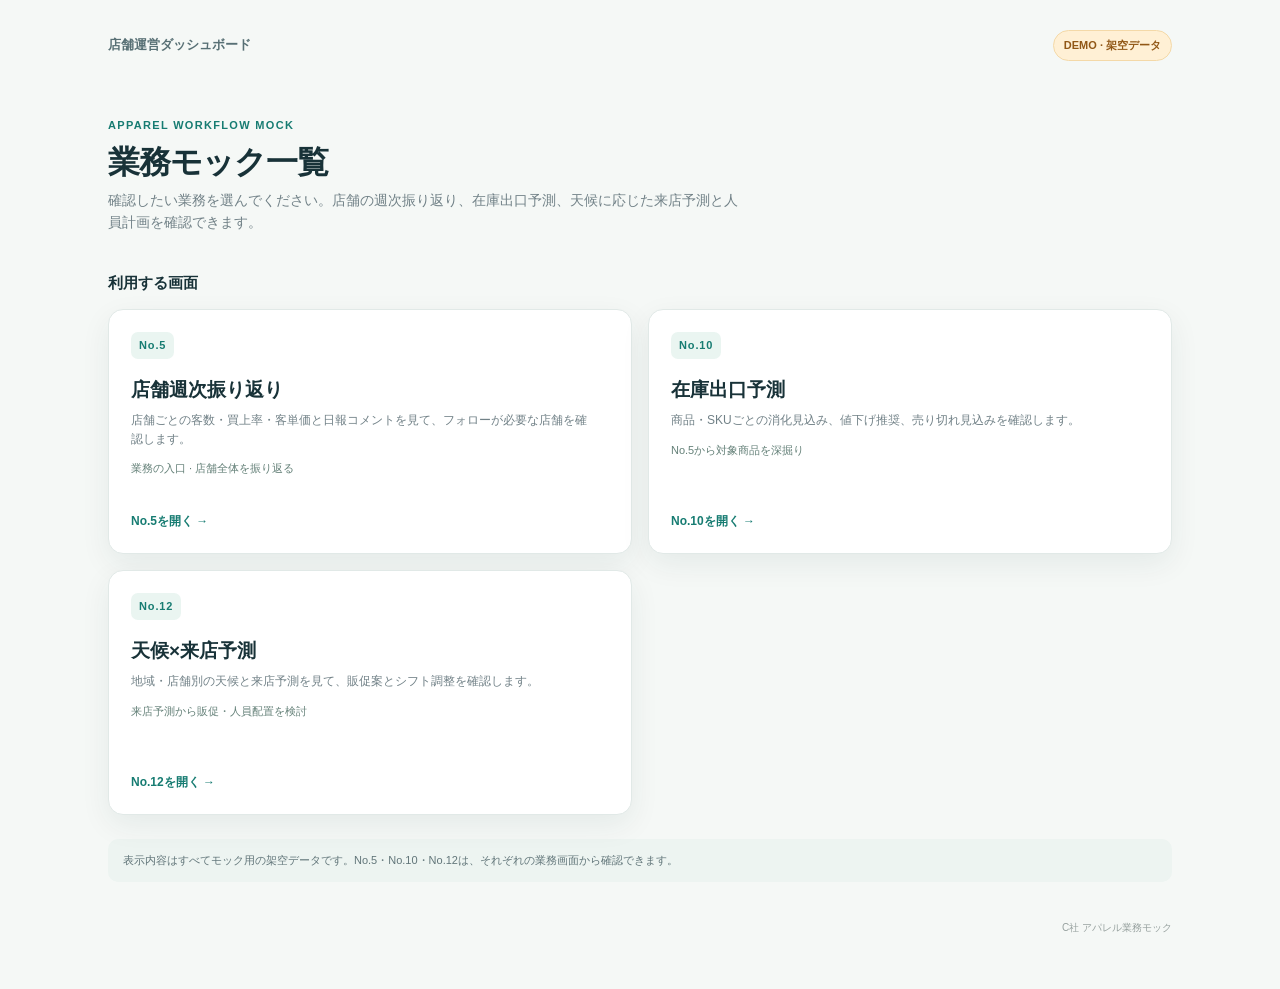
==== commit 69edaf01: "Add files via upload" ====
--- a/C社/index.html
+++ b/C社/index.html
@@ -3,398 +3,24 @@
 <head>
 <meta charset="utf-8">
 <meta name="viewport" content="width=device-width, initial-scale=1">
-<title>店舗週次振り返り | Demo</title>
+<title>C社 アパレル業務モック</title>
 <style>
-:root{--ink:#183238;--muted:#718187;--line:#e1e9e7;--paper:#f5f8f6;--card:#fff;--teal:#177c72;--teal-2:#e8f5f1;--amber:#bc7526;--amber-2:#fff4e5;--red:#bb5547;--red-2:#fff0ec;--blue:#4569aa;--shadow:0 10px 30px rgba(20,58,58,.06)}
-*{box-sizing:border-box}body{margin:0;background:var(--paper);color:var(--ink);font:14px/1.5 "Segoe UI","Yu Gothic UI","Meiryo",sans-serif}button,select{font:inherit;color:inherit}button{cursor:pointer}.app{max-width:1440px;margin:0 auto;padding:28px 34px 48px}.topbar{display:flex;align-items:center;justify-content:space-between;margin-bottom:28px}.site-nav{display:flex;align-items:center;gap:6px;margin-left:auto}.site-nav a{display:inline-block;padding:8px 11px;border-radius:8px;color:#5d7477;text-decoration:none;font-size:11px;font-weight:750}.site-nav a:hover{background:#edf4f1}.site-nav a.active{background:#e5f2ee;color:#176b61}.inventory-link{display:inline-flex;margin-top:10px;padding:8px 11px;border-radius:8px;background:#176b61;color:#fff;text-decoration:none;font-size:11px;font-weight:750}.inventory-link:hover{background:#11584f}.brand{display:flex;align-items:center}.brand-subtitle{font-size:13px;font-weight:700;color:#587075}.topright{display:flex;align-items:center;gap:14px}.demo-pill{font-size:11px;font-weight:700;color:#915716;background:#fff0d5;border:1px solid #f4d9a8;border-radius:999px;padding:6px 10px}.heading{display:flex;justify-content:space-between;align-items:end;gap:20px;margin:0 0 20px}.eyebrow{font-size:11px;letter-spacing:.11em;text-transform:uppercase;color:var(--teal);font-weight:800;margin-bottom:8px}.heading h1{font-size:28px;line-height:1.2;margin:0;letter-spacing:-.02em}.sub{margin:8px 0 0;color:var(--muted);font-size:13px}.controls{display:flex;align-items:center;gap:10px}.segmented{display:flex;padding:4px;border-radius:10px;background:#e8efed}.segmented button{border:0;background:transparent;padding:8px 15px;border-radius:7px;color:#62757a;font-size:12px;font-weight:700}.segmented button.active{background:white;color:#174f49;box-shadow:0 1px 5px #cdd9d5}.select{padding:9px 32px 9px 11px;border:1px solid var(--line);border-radius:9px;background:#fff;font-size:12px;min-width:150px}.main-grid{display:grid;grid-template-columns:minmax(0,1fr) 330px;gap:18px}.leftcol,.rightcol{display:flex;flex-direction:column;gap:18px}.card{background:var(--card);border:1px solid #e7eeeb;border-radius:14px;box-shadow:var(--shadow)}.cardpad{padding:19px 21px}.cardhead{display:flex;align-items:center;justify-content:space-between;margin-bottom:16px}.cardhead h2{margin:0;font-size:15px;letter-spacing:-.01em}.hint{font-size:11px;color:var(--muted)}.summary-card{padding:18px 21px 20px;background:#173f43;color:white;border-radius:14px;box-shadow:var(--shadow);position:relative;overflow:hidden}.summary-card:after{content:"";position:absolute;right:-48px;top:-95px;width:230px;height:230px;border-radius:50%;border:1px solid rgba(227,245,218,.13);box-shadow:0 0 0 30px rgba(227,245,218,.04),0 0 0 65px rgba(227,245,218,.03)}.summary-top{display:flex;justify-content:space-between;align-items:center;position:relative;z-index:1;margin-bottom:17px}.summary-top h2{font-size:14px;margin:0}.summary-top span{font-size:11px;color:#b6d0c9}.summary-content{display:grid;grid-template-columns:1fr 1.12fr;gap:28px;position:relative;z-index:1}.summary-text{font-size:13px;color:#e4efec;line-height:1.7}.summary-text strong{color:#d9f18d}.summary-action{font-size:11px;color:#b6d0c9;margin-top:12px}.metrics{display:grid;grid-template-columns:repeat(3,1fr);gap:10px}.metric{padding:2px 0 0 13px;border-left:1px solid rgba(255,255,255,.18)}.metric:first-child{border-left:0;padding-left:0}.metric-label{font-size:11px;color:#b6d0c9}.metric-value{font-size:25px;line-height:1.2;font-weight:750;letter-spacing:-.03em;margin:6px 0}.metric-sub{font-size:10px;color:#b6d0c9}.delta.down{color:#ffd08c}.delta.up{color:#bdeb87}.table-wrap{overflow:auto}.heatmap{width:100%;border-collapse:separate;border-spacing:0;min-width:760px}.heatmap th{text-align:right;font-size:10px;font-weight:600;color:#849398;padding:0 12px 10px}.heatmap th:first-child{text-align:left;padding-left:2px}.heatmap td{padding:10px 12px;text-align:right;border-top:1px solid #edf1ef;font-variant-numeric:tabular-nums}.heatmap td:first-child{text-align:left;padding-left:2px}.store-row{cursor:pointer;transition:background .15s}.store-row:hover,.store-row.selected{background:#f4faf8}.store-name{font-weight:700;display:flex;align-items:center;gap:9px}.store-dot{width:8px;height:8px;border-radius:50%;background:#5ca596}.store-row.attention .store-dot{background:#dc9551}.store-meta{display:block;font-weight:400;color:#849398;font-size:10px;margin:2px 0 0 17px}.cellbox{display:inline-flex;align-items:center;justify-content:flex-end;gap:7px;min-width:88px}.heat{display:inline-block;width:7px;height:20px;border-radius:4px;background:#d4ebe4}.heat.mid{background:#f4e7bc}.heat.low{background:#f3cfc3}.small-delta{font-size:10px;color:#819096}.small-delta.negative{color:#b65c4e}.small-delta.positive{color:#318b6b}.status{display:inline-flex;align-items:center;gap:5px;padding:5px 8px;border-radius:999px;font-size:10px;font-weight:700;background:#eaf5ee;color:#3b8064}.status.warn{background:#fff2df;color:#a86317}.alert-list{display:flex;flex-direction:column;gap:10px}.alert{border:1px solid #f0e8db;background:#fffbf5;border-radius:10px;padding:11px 12px;display:flex;gap:10px}.alert-icon{width:25px;height:25px;flex:none;border-radius:8px;background:#ffe9c9;color:#a55c12;display:grid;place-items:center;font-weight:800}.alert-title{font-size:12px;font-weight:700}.alert-copy{font-size:10px;color:#7f8989;margin-top:3px;line-height:1.55}.alert-metric{font-size:10px;font-weight:700;color:#ad651b;margin-top:5px}.theme-list{display:flex;flex-direction:column;gap:12px}.theme{display:grid;grid-template-columns:75px 1fr 31px;gap:10px;align-items:center}.theme-name{font-size:11px;font-weight:650}.bar{height:7px;border-radius:9px;background:#edf2ef;overflow:hidden}.bar span{display:block;height:100%;border-radius:9px;background:linear-gradient(90deg,#56aa97,#a6c974)}.theme-count{text-align:right;font-size:10px;color:#879499}.quote{border-top:1px solid #edf1ef;margin-top:15px;padding-top:12px;color:#66787b;font-size:11px;line-height:1.6}.quote b{color:#244d4b}.store-chart{display:grid;gap:7px;margin-top:12px}.chart-note{font-size:10px;color:#718187}.chart-select{min-width:112px;padding:7px 28px 7px 9px}.chart-select-wrap{display:inline-flex}.sr-only{position:absolute;width:1px;height:1px;padding:0;margin:-1px;overflow:hidden;clip:rect(0,0,0,0);white-space:nowrap;border:0}.store-chart-row{display:grid;grid-template-columns:minmax(72px,100px) minmax(80px,1fr) minmax(68px,90px);align-items:center;gap:10px;width:100%;padding:7px 8px;border:0;border-radius:8px;background:transparent;text-align:left;cursor:pointer}.store-chart-row:hover{background:#f4faf8}.store-chart-row.selected{background:#eef7f4;box-shadow:inset 0 0 0 1px #cfe4dc}.store-chart-name{font-size:11px;font-weight:700;color:#43595b;overflow:hidden;text-overflow:ellipsis;white-space:nowrap}.store-chart-track{height:13px;background:#edf2ef;border-radius:999px;overflow:hidden}.store-chart-fill{height:100%;min-width:2px;background:linear-gradient(90deg,#56aa97,#a6c974);border-radius:999px}.store-chart-row.attention .store-chart-fill{background:linear-gradient(90deg,#df9a55,#f0c179)}.store-chart-row.selected .store-chart-fill{background:#348b7c}.store-chart-value{text-align:right;font-size:11px;font-weight:700;color:#43595b;font-variant-numeric:tabular-nums}.store-comments-title{font-size:12px;font-weight:750;color:#244d4b}.comment-head-tools{display:flex;align-items:center;gap:10px}.comment-list{list-style:none;padding:0;margin:10px 0 0;max-height:300px;overflow:auto;display:grid;gap:7px}.comment-row{padding:9px 10px;background:#f7faf9;border-radius:8px;display:grid;gap:4px}.comment-row-meta{font-size:10px;font-weight:700;color:#6d8a84}.comment-row-text{font-size:11px;color:#43595b;line-height:1.55}.comment-composition{display:grid;grid-template-columns:140px minmax(0,1fr);gap:18px;align-items:center}.comment-donut{width:140px;aspect-ratio:1;border-radius:50%;display:grid;place-items:center}.donut-center{width:58%;height:58%;border-radius:50%;background:#fff;display:flex;flex-direction:column;align-items:center;justify-content:center;color:#183238}.donut-center strong{font-size:20px;line-height:1.1}.donut-center span{font-size:10px;color:#718187;margin-top:3px}.comment-legend{list-style:none;padding:0;margin:0;display:grid;gap:8px}.comment-legend li{display:grid;grid-template-columns:10px minmax(0,1fr) auto;gap:8px;align-items:center;font-size:11px;color:#43595b}.comment-dot{width:9px;height:9px;border-radius:50%}.comment-legend strong{font-size:10px;color:#718187;font-weight:700}@media(max-width:650px){.comment-head-tools{display:flex;align-items:center;gap:10px}.comment-list{list-style:none;padding:0;margin:10px 0 0;max-height:300px;overflow:auto;display:grid;gap:7px}.comment-row{padding:9px 10px;background:#f7faf9;border-radius:8px;display:grid;gap:4px}.comment-row-meta{font-size:10px;font-weight:700;color:#6d8a84}.comment-row-text{font-size:11px;color:#43595b;line-height:1.55}.comment-composition{grid-template-columns:108px minmax(0,1fr);gap:12px}.comment-donut{width:108px}.comment-legend{gap:6px}}.comment-items{list-style:none;padding:0;margin:10px 0 0;display:grid;gap:8px}.comment-item{padding:9px 10px;background:#f7faf9;border-radius:8px;display:grid;gap:4px}.comment-meta{font-size:10px;font-weight:700;color:#6d8a84}.comment-text{font-size:11px;color:#43595b}.store-comments-empty{font-size:11px;color:#718187;margin:10px 0 0}.trend{height:48px;display:flex;align-items:end;gap:5px;margin-top:10px}.trendbar{flex:1;background:#d4e9e2;border-radius:4px 4px 0 0;position:relative;min-height:12px}.trendbar.current{background:#4d9d8d}.trendlabels{display:flex;justify-content:space-between;color:#8a9798;font-size:9px;margin-top:5px}.selected-store{background:#f7faf9;border-radius:10px;padding:12px;margin-top:14px}.selected-store-title{display:flex;justify-content:space-between;font-size:11px;font-weight:700}.selected-store p{font-size:10px;color:#718184;margin:6px 0 0;line-height:1.6}.footer-note{font-size:10px;color:#92a0a0;text-align:right;margin-top:16px}.mobile-only{display:none}
-
-.input-btn{border:1px solid #b8d8ce;background:#fff;color:#176b61;border-radius:9px;padding:9px 12px;font-size:12px;font-weight:750;white-space:nowrap}.input-btn:hover{background:#eaf5f1}.input-dialog{border:0;border-radius:16px;padding:0;width:min(620px,calc(100% - 28px));box-shadow:0 24px 80px rgba(13,42,44,.25);color:var(--ink)}.input-dialog::backdrop{background:rgba(14,38,39,.42);backdrop-filter:blur(3px)}.dialog-body{padding:23px}.dialog-head{display:flex;align-items:flex-start;justify-content:space-between;gap:12px;margin-bottom:16px}.dialog-head h2{font-size:18px;margin:0}.dialog-head p{font-size:11px;color:var(--muted);margin:5px 0 0}.close-btn{border:0;background:#f1f5f3;color:#687b7d;border-radius:8px;width:30px;height:30px;font-size:17px}.input-grid{display:grid;grid-template-columns:1fr 1fr;gap:12px}.field{display:flex;flex-direction:column;gap:5px}.field label{font-size:11px;font-weight:700;color:#587075}.field input,.field select,.field textarea{width:100%;border:1px solid #dbe5e1;border-radius:8px;padding:9px 10px;background:#fff;font-size:13px;outline:none}.field input:focus,.field select:focus,.field textarea:focus{border-color:#68aa9e;box-shadow:0 0 0 3px #e1f2ed}.field textarea{min-height:90px;resize:vertical}.field.full{grid-column:1/-1}.input-note{background:#f2f7f5;border-radius:9px;padding:10px 12px;margin-top:13px;color:#6b7f80;font-size:10px;line-height:1.6}.dialog-actions{display:flex;justify-content:flex-end;gap:8px;margin-top:17px}.dialog-actions button{border:1px solid #dbe5e1;background:white;border-radius:8px;padding:9px 14px;font-size:12px;font-weight:700}.dialog-actions .primary{background:#176b61;border-color:#176b61;color:white}.dialog-actions .primary:hover{background:#11584f}
-.import-box{border:1px solid #dcebe6;background:#f6faf8;border-radius:11px;padding:13px;margin:0 0 15px}.import-title{font-size:12px;font-weight:750}.import-description{font-size:10px;color:#718184;line-height:1.6;margin:4px 0 10px}.import-actions{display:flex;align-items:center;flex-wrap:wrap;gap:7px}.import-actions button,.file-label{border:1px solid #d4e2dd;background:#fff;border-radius:7px;padding:7px 10px;font-size:10px;font-weight:700;color:#345d59;cursor:pointer}.import-actions .import-primary{background:#176b61;border-color:#176b61;color:#fff}.file-name{font-size:10px;color:#738284}.csv-status{font-size:10px;line-height:1.5;margin-top:8px;color:#638077}.csv-status.error{color:#b34d3d}.csv-text{width:100%;min-height:70px;margin-top:9px;border:1px solid #dce7e2;border-radius:8px;padding:8px;font:10px/1.45 Consolas,monospace;color:#647676;background:#fff}
-@media(max-width:1050px){.main-grid{grid-template-columns:1fr}.rightcol{display:grid;grid-template-columns:1fr 1fr}.summary-content{grid-template-columns:1fr}.app{padding:24px}}
-@media(max-width:650px){.app{padding:18px 14px 34px}.topbar{margin-bottom:22px;flex-wrap:wrap;gap:8px}.site-nav{order:3;width:100%;margin-left:0;overflow-x:auto}.topright{margin-left:auto}.heading{align-items:flex-start;flex-direction:column}.heading h1{font-size:24px}.controls{width:100%;justify-content:space-between;flex-wrap:wrap}.period-controls{display:flex;gap:5px;width:100%}.period-select{flex:1;min-width:0;padding:9px 20px 9px 8px}.select{flex:1}.rightcol{display:flex}.metrics{gap:6px}.metric{padding-left:8px}.metric-value{font-size:20px}.metric-label{font-size:10px}.summary-card{padding:16px}.cardpad{padding:16px}.main-grid{gap:14px}.leftcol,.rightcol{gap:14px}.demo-pill{font-size:10px}.sub{max-width:34em}}
-.period-controls{display:flex;gap:6px}.period-select{min-width:78px;padding:9px 22px 9px 8px;font-size:11px}.sync-status{font-size:10px;color:#638077;white-space:nowrap}.sync-status.error{color:#b34d3d}
-.dialog-actions .clear-input{margin-right:auto;border-color:#e9c5bd;color:#a5483c;background:#fff8f6}.dialog-actions .clear-input:hover{background:#fff0ec}
+:root{--ink:#183238;--muted:#718187;--line:#e1e9e7;--paper:#f5f8f6;--card:#fff;--teal:#177c72;--teal-dark:#17494a;--amber:#915716;--shadow:0 10px 30px rgba(20,58,58,.07)}
+*{box-sizing:border-box}body{margin:0;background:var(--paper);color:var(--ink);font:14px/1.55 "Segoe UI","Yu Gothic UI","Meiryo",sans-serif}a{color:inherit}.app{max-width:1120px;margin:0 auto;padding:30px 28px 54px}.topbar{display:flex;align-items:center;justify-content:space-between;margin-bottom:56px}.brand{font-size:13px;font-weight:750;color:#587075}.demo{font-size:11px;font-weight:700;color:var(--amber);background:#fff0d5;border:1px solid #f4d9a8;border-radius:999px;padding:6px 10px}.eyebrow{font-size:11px;letter-spacing:.12em;color:var(--teal);font-weight:800}.intro h1{font-size:32px;line-height:1.25;letter-spacing:-.03em;margin:8px 0}.intro p{font-size:14px;color:var(--muted);margin:0;max-width:640px}.section-title{margin:38px 0 14px;font-size:15px}.cards{display:grid;grid-template-columns:repeat(2,minmax(0,1fr));gap:16px}.card{display:flex;flex-direction:column;min-height:245px;padding:22px;background:var(--card);border:1px solid var(--line);border-radius:15px;box-shadow:var(--shadow);text-decoration:none;transition:transform .15s,box-shadow .15s}.card:hover{transform:translateY(-2px);box-shadow:0 14px 34px rgba(20,58,58,.11)}.number{font-size:11px;font-weight:800;letter-spacing:.08em;color:var(--teal);background:#eaf5f1;border-radius:7px;padding:5px 8px;align-self:flex-start}.card h3{font-size:19px;margin:16px 0 7px}.card p{font-size:12px;color:var(--muted);margin:0;max-width:38em}.flow{font-size:11px;color:#648078;margin-top:12px}.open{margin-top:auto;padding-top:22px;font-size:12px;font-weight:750;color:var(--teal)}.note{margin-top:24px;padding:13px 15px;background:#edf4f1;border-radius:10px;color:#617579;font-size:11px}.footer{margin-top:38px;text-align:right;color:#96a09e;font-size:10px}@media(max-width:650px){.app{padding:22px 16px 36px}.topbar{margin-bottom:42px}.intro h1{font-size:26px}.cards{grid-template-columns:1fr}.card{min-height:210px}}
 </style>
 </head>
 <body>
-<div class="app">
-  <header class="topbar">
-    <div class="brand"><div class="brand-subtitle">店舗運営ダッシュボード</div></div>
-    <nav class="site-nav" aria-label="モック画面"><a href="../index.html">ホーム</a><a class="active" href="./index.html">No.5 週次振り返り</a><a href="../No10/index.html">No.10 在庫出口予測</a><a href="../No12/index.html">No.12 天候×来店予測</a></nav>
-    <div class="topright"><span class="sync-status" id="syncStatus" role="status">Supabaseに接続中</span><span class="demo-pill">DEMO · 架空データ</span></div>
-  </header>
-  <section class="heading">
-    <div><div class="eyebrow">STORE REVIEW</div><h1 id="pageTitle">店舗週次振り返り</h1><p class="sub">数字と現場の声から、店舗の変化をひと目で確認</p></div>
-    <div class="controls"><button class="input-btn" id="openInput" type="button">＋ データ入力</button><div class="segmented" role="group" aria-label="集計期間"><button class="active" data-mode="week">週次</button><button data-mode="month">月次</button></div><div class="period-controls"><select class="select period-select" id="yearSelect" aria-label="対象年"></select><select class="select period-select" id="monthSelect" aria-label="対象月"></select><select class="select period-select" id="weekSelect" aria-label="対象週"></select></div></div>
-  </section>
-  <main class="main-grid">
-    <div class="leftcol">
-      <section class="summary-card">
-        <div class="summary-top"><h2 id="summaryTitle">今週の全店サマリー</h2><span id="summaryRange">9/22 – 9/28</span></div>
-        <div class="summary-content">
-          <div><div class="summary-text" id="summaryText"></div><div class="summary-action" id="summaryAction"></div></div>
-          <div class="metrics" id="metrics"></div>
-        </div>
-      </section>
-      <section class="card cardpad">
-        <div class="cardhead"><h2>店舗別 KPI ヒートマップ</h2><span class="hint" id="heatHint">前週比を含む · 店舗を選択して詳細を見る</span></div>
-        <div id="heatLegend" class="chart-note" style="margin:-7px 0 12px;line-height:1.8"></div>
-        <div class="table-wrap"><table class="heatmap"><thead><tr><th>店舗</th><th>客数</th><th>買上率</th><th>売上</th><th>客単価</th><th>状態</th></tr></thead><tbody id="storeRows"></tbody></table></div>
-        <div class="footer-note">色と要注意判定は、デモ用の仮ルールです。</div>
-      </section>
-      <section class="card cardpad">
-        <div class="cardhead"><h2 id="storeChartTitle">店舗別グラフ</h2><label class="chart-select-wrap"><span class="sr-only">比較する指標</span><select id="chartMetricSelect" class="select chart-select"><option value="visits">客数</option><option value="rate">買上率</option><option value="sales">売上</option><option value="ticket">客単価</option></select></label></div>
-        <div class="chart-note" id="chartNote"></div>
-        <div class="store-chart" id="storeChart" aria-live="polite"></div>
-      </section>      <section class="card cardpad">
-        <div class="cardhead"><h2>定性コメント</h2><div class="comment-head-tools"><span class="hint" id="commentHint">対象期間のサンプルコメント</span><label><span class="sr-only">コメントの表示対象</span><select id="commentScopeSelect" class="select chart-select"><option value="all">全体</option></select></label></div></div>
-        <div class="theme-list" id="themes"></div>
-        <div class="quote" id="quote"></div>
-      </section>
-    </div>
-    <aside class="rightcol">
-      <section class="card cardpad">
-        <div class="cardhead"><h2>確認したい店舗</h2><span class="hint" id="alertCount"></span></div>
-        <div class="alert-list" id="alerts"></div>
-        <div class="selected-store" id="selectedStore"></div>
-      </section>
-      <section class="card cardpad">
-        <div class="cardhead"><h2 id="trendTitle">2か月・8週の推移</h2><span class="hint">全店客数</span></div>
-        <div class="trend" id="trend"></div><div class="trendlabels" id="trendLabels"></div>
-        <div style="font-size:10px;color:#809092;margin-top:13px" id="trendNote"></div>
-      </section>
-    </aside>
-  </main>
-</div>
-
-<dialog class="input-dialog" id="inputDialog" aria-labelledby="inputTitle">
-  <div class="dialog-body">
-    <div class="dialog-head"><div><h2 id="inputTitle">週次データを入力</h2><p>店舗と年・月・週を入力。まだない期間も追加できます。</p></div><button class="close-btn" id="closeInput" type="button" aria-label="閉じる">×</button></div>
-    <section class="import-box">
-      <div class="import-title">スプレッドシートから読み込む</div>
-      <div class="import-description">CSVまたはExcel（.xlsx / .xls）を選べるよ。Excelは「週次実績」シート（なければ先頭シート）を読み込みます。テンプレートと同じ列構成にしてね。</div>
-      <div class="import-actions"><button id="downloadCsvTemplate" type="button">入力用CSVをダウンロード</button><label class="file-label" for="csvFile">CSVファイルを選ぶ</label><input id="csvFile" type="file" accept=".csv,text/csv" hidden><button class="import-primary" id="importCsv" type="button">CSVを反映</button><label class="file-label" for="excelFile">Excelファイルを選ぶ</label><input id="excelFile" type="file" accept=".xlsx,.xls,application/vnd.openxmlformats-officedocument.spreadsheetml.sheet,application/vnd.ms-excel" hidden><button class="import-primary" id="importExcel" type="button">Excelを反映</button><span class="file-name" id="csvFileName">ファイル未選択</span></div>
-      <textarea id="csvText" class="csv-text" placeholder="CSVまたはExcelを選ぶと、内容がここに入ります。"></textarea><div class="csv-status" id="csvStatus" role="status">1行につき1店舗×1週間分。期間は「2026年10月 第1週」の形式で指定できます。読み込むと表示中のデータと置き換わります。</div>
-    </section>
-    <div class="input-grid">
-      <div class="field"><label for="editStore">店舗</label><select id="editStore"></select></div>
-      <div class="field"><label for="editYear">年</label><input id="editYear" type="number" min="2000" max="2100" step="1"></div>
-      <div class="field"><label for="editMonth">月</label><input id="editMonth" type="number" min="1" max="12" step="1"></div>
-      <div class="field"><label for="editWeek">週</label><input id="editWeek" type="number" min="1" max="5" step="1"></div>
-      <div class="field"><label for="editVisits">客数</label><input id="editVisits" type="number" min="0" step="1"></div>
-      <div class="field"><label for="editBuyers">購入客数</label><input id="editBuyers" type="number" min="0" step="1"></div>
-      <div class="field"><label for="editSales">売上（円）</label><input id="editSales" type="number" min="0" step="1000"></div>
-      <div class="field full"><label for="editComments">定性コメント（1行に1件）</label><textarea id="editComments" placeholder="例：人気サイズが夕方に欠品した"></textarea></div>
-    </div>
-    <div class="input-note">入力データは共有デモ用のSupabaseに保存され、再読み込み後も表示されます。公開サイトの利用者間で共有されるため、架空データを使ってください。</div>
-    <div class="dialog-actions"><button class="clear-input" id="clearInput" type="button">この週の入力をクリア</button><button id="cancelInput" type="button">キャンセル</button><button class="primary" id="applyInput" type="button">画面に反映</button></div>
-  </div>
-</dialog>
-<script src="https://cdn.sheetjs.com/xlsx-0.20.3/package/dist/xlsx.full.min.js"></script>
-<script>
-const weeks=[
- {label:'8月 第1週',range:'8/1 – 8/7',year:2026,month:8,week:1},
- {label:'8月 第2週',range:'8/8 – 8/14',year:2026,month:8,week:2},
- {label:'8月 第3週',range:'8/15 – 8/21',year:2026,month:8,week:3},
- {label:'8月 第4週',range:'8/22 – 8/28',year:2026,month:8,week:4},
- {label:'9月 第1週',range:'9/1 – 9/7',year:2026,month:9,week:1},
- {label:'9月 第2週',range:'9/8 – 9/14',year:2026,month:9,week:2},
- {label:'9月 第3週',range:'9/15 – 9/21',year:2026,month:9,week:3},
- {label:'9月 第4週',range:'9/22 – 9/28',year:2026,month:9,week:4},
- {label:'10月 第1週',range:'10/1 – 10/7',year:2026,month:10,week:1}
-];
-const stores=[
- {id:'A',name:'店舗A',area:'北エリア',weeks:[
-  {visits:2500,buyers:515,sales:3920000,comments:[['品揃え','秋物の色を見比べたいという声が多い'],['サイズ','試着したら丈が少し長かった'] ]},
-  {visits:2650,buyers:552,sales:4230000,comments:[['品揃え','秋物の色違いを見たいという声'],['接客','用途に合わせた提案が参考になった'] ]},
-  {visits:2610,buyers:550,sales:4180000,comments:[['サイズ','袖丈の選択肢がほしいという声'],['在庫','人気色のサイズ欠けがあった'] ]},
-  {visits:2450,buyers:498,sales:3850000,comments:[['品揃え','秋物の新色を試したいという声'],['サイズ','丈の短い商品もあるとうれしい'] ]}
- ]},
- {id:'B',name:'店舗B',area:'北エリア',weeks:[
-  {visits:2140,buyers:338,sales:2500000,comments:[['在庫','人気サイズが早めに欠品した'],['価格','価格帯を比較してから購入したい'] ]},
-  {visits:2200,buyers:365,sales:2700000,comments:[['在庫','定番商品のサイズ欠けが気になる'],['接客','試着案内が分かりやすかった'] ]},
-  {visits:2250,buyers:366,sales:2720000,comments:[['サイズ','サイズ展開を増やしてほしい'],['在庫','夕方に人気色が欠品していた'] ]},
-  {visits:1980,buyers:292,sales:2160000,comments:[['サイズ','合うサイズが見つからなかった'],['在庫','定番色の在庫が少なかった'],['価格','価格を見比べて検討したい'] ]}
- ]},
- {id:'C',name:'店舗C',area:'中部エリア',weeks:[
-  {visits:2290,buyers:484,sales:3775000,comments:[['接客','組み合わせの提案が好評'],['品揃え','通勤向けの商品を見たい'] ]},
-  {visits:2360,buyers:520,sales:4056000,comments:[['接客','コーディネート提案が好評'],['サイズ','試着できる見本があって助かった'] ]},
-  {visits:2150,buyers:452,sales:3490000,comments:[['品揃え','通勤と休日の両方で使える服がほしい'],['接客','用途別の提案が分かりやすかった'] ]},
-  {visits:2120,buyers:471,sales:3660000,comments:[['接客','スタッフの提案で購入を決めた'],['品揃え','秋の通勤着をもっと見たい'] ]}
- ]},
- {id:'D',name:'店舗D',area:'関西エリア',weeks:[
-  {visits:1880,buyers:300,sales:2250000,comments:[['在庫','色違いを取り寄せたい'],['接客','混雑時に相談しづらかった'] ]},
-  {visits:1950,buyers:314,sales:2400000,comments:[['接客','混雑時の案内に時間がかかった'],['価格','セール時期を知りたい'] ]},
-  {visits:1920,buyers:293,sales:2300000,comments:[['接客','夕方に試着の待ち時間があった'],['品揃え','小物の種類を増やしてほしい'] ]},
-  {visits:1650,buyers:231,sales:1770000,comments:[['接客','夕方に試着の待ち時間が長かった'],['在庫','売れ筋のサイズが欠品していた'] ]}
- ]}
-];
-const supplementalComments=[
- [
-  [['接客','色違いを並べて見せたら、コーディネートの相談につながった'],['価格','セット購入の割引があると選びやすいという声']],
-  [['在庫','定番カーディガンのMサイズを補充してほしい'],['その他','雨の日は入口付近の商品が見づらくなるとのこと']],
-  [['接客','試着後に別のサイズも提案してもらえて助かった'],['価格','予算に合う商品を比較したいという相談があった']],
-  [['在庫','週末前に人気色の在庫を確認してほしい'],['その他','ギフト用の簡易包装があると便利という意見']]
- ],
- [
-  [['接客','初めての来店でも売場を案内してもらえて安心した'],['サイズ','パンツの丈を比較できるサンプルがほしい']],
-  [['品揃え','通勤用の落ち着いた色の商品を増やしてほしい'],['価格','価格帯ごとの表示があると選びやすい']],
-  [['接客','混雑時も試着室の順番が分かると助かる'],['その他','取り置き期限を案内してもらえて分かりやすかった']],
-  [['在庫','週末に売れ筋商品の補充が間に合わなかった'],['接客','会計待ちの目安時間が分かると安心する'],['価格','セール対象商品を一覧で見たい']]
- ],
- [
-  [['サイズ','普段のサイズと同じでよいか相談が多かった'],['その他','店内の鏡の位置が分かりにくかった']],
-  [['品揃え','出張にも使えるしわになりにくい服がほしい'],['価格','素材ごとの価格差を説明してもらえて納得できた']],
-  [['サイズ','試着室にサイズ交換用の商品があると便利'],['その他','店内BGMが少し大きく感じるという意見']],
-  [['価格','まとめ買いのときの特典を知りたいという声'],['在庫','オンライン在庫と店頭在庫の違いを知りたい']]
- ],
- [
-  [['価格','長く着られる商品の価格帯を知りたい'],['その他','ベビーカーでも通りやすい通路が助かった']],
-  [['在庫','別店舗から取り寄せできるか質問があった'],['サイズ','試着室に大きめのサイズも置いてほしい']],
-  [['在庫','夕方に定番商品の色欠けが目立った'],['価格','値札の税込価格が見やすいとよい']],
-  [['品揃え','旅行用の軽い羽織りものを探す方が多かった'],['その他','近隣駐車場の案内があると便利との意見']]
- ]
-];
-const augustData=[
- [[2380,486,3650000],[2490,508,3810000],[2570,532,4010000],[2510,516,3940000]],
- [[2080,326,2420000],[2160,342,2550000],[2210,351,2620000],[2140,335,2490000]],
- [[2180,451,3510000],[2260,470,3650000],[2310,478,3720000],[2240,462,3580000]],
- [[1810,280,2090000],[1880,291,2190000],[1930,298,2260000],[1870,286,2160000]]
-];
-const augustComments=[
- [['夏物から秋口まで使える羽織りものを探す声が増えた','セール対象の表示が分かりやすいとの声'],['旅行用に軽くて洗いやすい服を見たい','秋物の入荷時期を知りたいという質問'],['新作の色違いを試したいという声','冷房対策のカーディガンが好評'],['夏物と秋物の売場を分けてほしいとの意見','週末は試着室が混みやすかった']],
- [['セール品のサイズが選びやすいとの声','定番商品の補充時期を聞かれた'],['通勤向けの薄手ジャケットを探す声','在庫確認に少し時間がかかった'],['人気色のMサイズが早めに欠品','まとめ買いの価格を知りたいとの質問'],['秋物の新作を早く見たいという声','夕方にレジ待ちが長くなった']],
- [['涼しく着られる通勤服の相談が多かった','試着後に色違いを追加で購入'],['旅行用のしわになりにくい服が好評','サイズ比較用の見本があるとよい'],['秋の通勤着を探し始める方が増えた','コーディネート提案が参考になった'],['羽織りものと小物の組み合わせが好評','試着室の案内が分かりやすかった']],
- [['夏物の追加サイズを問い合わせる声','入口近くの商品が見やすかった'],['秋物の入荷予定を聞かれることが増えた','夕方の試着室待ちが気になった'],['定番商品の色違いを取り寄せたい','値札の税込価格が見やすいとの声'],['旅行用の軽い服を探す声','売れ筋サイズの在庫確認を頼まれた']]
-];
-stores.forEach((store,storeIndex)=>{const augustWeeks=augustData[storeIndex].map((row,weekIndex)=>({visits:row[0],buyers:row[1],sales:row[2],comments:augustComments[storeIndex][weekIndex].map(text=>[themeFor(text),text])}));store.weeks.unshift(...augustWeeks)});
-stores.forEach((store,storeIndex)=>store.weeks.slice(4).forEach((week,weekIndex)=>week.comments.push(...supplementalComments[storeIndex][weekIndex])));
-const octoberData=[
- [2580,540,4220000],[2240,410,3000000],[2100,400,3256000],[1840,253,1956000]
-];
-const octoberComments=[
- [['品揃え','秋物の新色を比較したいという声が増えた'],['在庫','人気サイズの補充予定を知りたいという相談'] ],
- [['価格','用途に合う価格帯を比較したいという声'],['接客','試着後に別サイズを提案してもらえて助かった'] ],
- [['接客','通勤と休日の着回し提案が参考になった'],['サイズ','丈の選択肢を増やしてほしいという意見'] ],
- [['在庫','週末前に売れ筋サイズを補充してほしい'],['その他','混雑時の試着待ち時間が分かると助かる'] ]
-];
-stores.forEach((store,storeIndex)=>{const [visits,buyers,sales]=octoberData[storeIndex];store.weeks.push({visits,buyers,sales,comments:octoberComments[storeIndex]})});
-const SUPABASE_URL='https://gbimzagwjcgblcecposy.supabase.co';
-const SUPABASE_PUBLISHABLE_KEY='sb_publishable_XToT7s_XGQ2eXZtW3vh5eg_SiR21pQJ';
-let mode='week', selectedWeek=8, selectedYear=2026, selectedMonth=10, selectedStore='B';
-const escapeHtml=value=>String(value).replace(/[&<>"']/g,c=>({'&':'&amp;','<':'&lt;','>':'&gt;','"':'&quot;',"'":'&#39;'}[c]));
-const yen=n=>'¥'+Math.round(n).toLocaleString('ja-JP');
-const num=n=>Math.round(n).toLocaleString('ja-JP');
-const pct=n=>(n*100).toFixed(1)+'%';
-const aggregate=(arr)=>arr.reduce((a,b)=>({visits:a.visits+b.visits,buyers:a.buyers+b.buyers,sales:a.sales+b.sales}),{visits:0,buyers:0,sales:0});
-const monthIndexes=(year,month)=>weeks.map((week,index)=>week.year===year&&week.month===month?index:-1).filter(index=>index>=0);
-const selectedMonthWeeks=()=>monthIndexes(selectedYear,selectedMonth);
-const monthMetric=store=>aggregate(selectedMonthWeeks().map(index=>store.weeks[index]).filter(Boolean));
-const allMonthMetric=()=>aggregate(stores.flatMap(store=>selectedMonthWeeks().map(index=>store.weeks[index]).filter(Boolean)));
-const metric=(s,idx)=>mode==='week'?s.weeks[idx]:monthMetric(s);
-const rate=m=>m.visits?m.buyers/m.visits:0;
-const ticket=m=>m.buyers?m.sales/m.buyers:0;
-const allMetric=(idx)=>aggregate(stores.map(s=>s.weeks[idx]));
-function setSyncStatus(message,isError=false){const el=document.getElementById('syncStatus');if(!el)return;el.textContent=message;el.classList.toggle('error',isError)}
-function serializeState(){return {periods:weeks.map(({year,month,week,label,range})=>({year,month,week,label,range})),stores:stores.map(store=>({id:store.id,name:store.name,area:store.area,weeks:store.weeks.map(record=>({visits:record.visits,buyers:record.buyers,sales:record.sales,comments:record.comments}))}))}}
-async function databaseRequest(path,options={}){const response=await fetch(SUPABASE_URL+'/rest/v1/'+path,{...options,headers:{apikey:SUPABASE_PUBLISHABLE_KEY,'Content-Type':'application/json',...(options.headers||{})}});const body=await response.text();if(!response.ok)throw new Error(body||('HTTP '+response.status));return body?JSON.parse(body):null}
-async function saveState(){await databaseRequest('store_review_state?on_conflict=id',{method:'POST',headers:{Prefer:'resolution=merge-duplicates,return=minimal'},body:JSON.stringify({id:1,payload:serializeState(),updated_at:new Date().toISOString()})})}
-function restoreState(payload){if(!payload||!Array.isArray(payload.periods)||!Array.isArray(payload.stores)||!payload.periods.length||!payload.stores.length)throw new Error('保存データの形式が正しくありません。');const periods=payload.periods.filter(p=>Number.isInteger(p.year)&&Number.isInteger(p.month)&&Number.isInteger(p.week)).sort((a,b)=>a.year-b.year||a.month-b.month||a.week-b.week);if(!periods.length)throw new Error('対象期間がありません。');weeks.splice(0,weeks.length,...periods);const restored=payload.stores.filter(s=>s&&s.id&&s.name).map(store=>{const records=Array.isArray(store.weeks)?store.weeks:[];return {...store,weeks:periods.map((period,index)=>{const record=records[index]||{};return {visits:Number(record.visits)||0,buyers:Number(record.buyers)||0,sales:Number(record.sales)||0,comments:Array.isArray(record.comments)?record.comments.filter(Array.isArray).map(c=>[String(c[0]||'その他'),String(c[1]||'')]):[]}})}});if(!restored.length)throw new Error('店舗データがありません。');stores.splice(0,stores.length,...restored);selectedStore=stores[0].id;selectedWeek=weeks.length-1;selectedYear=weeks[selectedWeek].year;selectedMonth=weeks[selectedWeek].month}
-async function initializeDatabase(){try{const rows=await databaseRequest('store_review_state?select=id,payload&id=eq.1');if(rows&&rows.length){restoreState(rows[0].payload);setSyncStatus('Supabase保存データを表示中')}else{await saveState();setSyncStatus('サンプルデータをSupabaseに保存済み')}}catch(error){console.warn('Supabase connection unavailable:',error);setSyncStatus('DB未接続 · サンプル表示',true)}render()}
-function setOptions(){const yearSelect=document.getElementById('yearSelect'),monthSelect=document.getElementById('monthSelect'),weekSelect=document.getElementById('weekSelect');const years=[...new Set(weeks.map(week=>week.year))].sort((a,b)=>a-b);if(!years.includes(selectedYear))selectedYear=years[years.length-1];yearSelect.innerHTML=years.map(year=>'<option value="'+year+'">'+year+'年</option>').join('');yearSelect.value=selectedYear;const months=[...new Set(weeks.filter(week=>week.year===selectedYear).map(week=>week.month))].sort((a,b)=>a-b);if(!months.includes(selectedMonth))selectedMonth=months[months.length-1];monthSelect.innerHTML=months.map(month=>'<option value="'+month+'">'+month+'月</option>').join('');monthSelect.value=selectedMonth;const indexes=monthIndexes(selectedYear,selectedMonth);weekSelect.innerHTML=indexes.map(index=>'<option value="'+index+'">'+weeks[index].label.replace(/^\d+月 /,'')+'</option>').join('');weekSelect.hidden=mode==='month';if(mode==='week'){if(!indexes.includes(selectedWeek))selectedWeek=indexes[indexes.length-1];weekSelect.value=selectedWeek}}
-function getSummary(){
- const current=mode==='week'?allMetric(selectedWeek):allMonthMetric();
- const previousIndexes=comparablePreviousMonthWeeks();
- const prev=mode==='week'?(selectedWeek>0?allMetric(selectedWeek-1):null):(previousIndexes.length?aggregate(stores.flatMap(store=>previousIndexes.map(index=>store.weeks[index]).filter(Boolean))):null);
- const deltaVisits=prev&&prev.visits?(current.visits-prev.visits)/prev.visits:null;
- const deltaRate=prev&&prev.visits?rate(current)-rate(prev):null;
- const deltaTicket=prev&&prev.buyers?(ticket(current)-ticket(prev))/ticket(prev):null;
- const r=rate(current),t=ticket(current);
- document.getElementById('summaryTitle').textContent=mode==='week'?'今週の全店サマリー':selectedYear+'年 '+selectedMonth+'月の全店サマリー';
- const isReferenceWeek=weeks[selectedWeek]?.year===2026&&weeks[selectedWeek]?.month===10&&weeks[selectedWeek]?.week===1;
- document.getElementById('summaryRange').textContent=mode==='week'?weeks[selectedWeek].range+(isReferenceWeek?' · 基準日 2026/10/7':''):selectedMonthWeeks().length+'週分（前月同週数と比較）'+(selectedYear===2026&&selectedMonth===10?' · 基準日 2026/10/7':'');
- const attention=attentionList();
- const summaryText=mode==='week'?(selectedWeek===0?'比較用の前週データがありません。今週の数値と現場の声を確認します。':attention.length?'変化が見られる'+attention.map(a=>a.name).join('・')+'の数値と定性コメントを確認したい週です。':'大きな変化は見られません。KPIと定性コメントを合わせて確認します。'):selectedYear+'年 '+selectedMonth+'月の'+selectedMonthWeeks().length+'週間を通じた店舗ごとの動きを表示しています。客数・買上率の推移と現場の声を合わせて、月内の変化を振り返ります。';
- document.getElementById('summaryText').textContent=summaryText;
- document.getElementById('summaryAction').textContent=mode==='week'?'デモ用の要約です。実際の判断基準は未設定です。':selectedYear+'年 '+selectedMonth+'月の'+selectedMonthWeeks().length+'週分を合算し、前月の同じ週数と比べたデモ用の月次サマリーです。';
- const comparisonLabel=mode==='week'?'前週比':'前月比（同週数）';
- const unavailableLabel=mode==='week'?(selectedWeek===0?'前週データなし':'比較不可'):(previousIndexes.length?'比較不可':'前月データなし');
- const sub=(v,cls)=>v===null?'<span class="metric-sub">'+unavailableLabel+'</span>':'<span class="metric-sub delta '+cls+'">'+comparisonLabel+' '+v+'</span>';
- document.getElementById('metrics').innerHTML=
-  '<div class="metric"><div class="metric-label">客数</div><div class="metric-value">'+num(current.visits)+'</div>'+sub(deltaVisits===null?null:(deltaVisits>=0?'+':'')+(deltaVisits*100).toFixed(1)+'%',deltaVisits<0?'down':'up')+'</div>'+
-  '<div class="metric"><div class="metric-label">買上率</div><div class="metric-value">'+pct(r)+'</div>'+sub(deltaRate===null?null:(deltaRate>=0?'+':'')+(deltaRate*100).toFixed(1)+'pt',deltaRate<0?'down':'up')+'</div>'+
-  '<div class="metric"><div class="metric-label">客単価</div><div class="metric-value">'+yen(t)+'</div>'+sub(deltaTicket===null?null:(deltaTicket>=0?'+':'')+(deltaTicket*100).toFixed(1)+'%',deltaTicket<0?'down':'up')+'</div>';
-}
-function changeFor(s,idx,key){if(idx===0)return null;const now=s.weeks[idx],old=s.weeks[idx-1];if(key==='sales')return old.sales?(now.sales-old.sales)/old.sales:null;if(!old.visits||!old.buyers)return null;if(key==='visits')return (now.visits-old.visits)/old.visits;if(key==='rate')return rate(now)-rate(old);return (ticket(now)-ticket(old))/ticket(old)}
-function attentionList(){const previousIndexes=mode==='week'?(selectedWeek>0?[selectedWeek-1]:[]):comparablePreviousMonthWeeks();if(!previousIndexes.length)return [];const out=[];stores.forEach(s=>{const prev=mode==='week'?s.weeks[previousIndexes[0]]:aggregate(previousIndexes.map(index=>s.weeks[index]).filter(Boolean)),now=mode==='week'?s.weeks[selectedWeek]:monthMetric(s);if(!prev||!now||!prev.visits||!prev.buyers)return;const visitDelta=(now.visits-prev.visits)/prev.visits,rateDelta=rate(now)-rate(prev),reasons=[];if(visitDelta<=-.08)reasons.push('客数 '+num(now.visits)+'人（前期比 '+(visitDelta*100).toFixed(1)+'%）');if(rateDelta<=-.012)reasons.push('買上率 '+pct(rate(now))+'（前期比 '+(rateDelta*100).toFixed(1)+'pt）');if(reasons.length)out.push({id:s.id,name:s.name,area:s.area,reasons});});return out}
-function fmtDelta(v,key){if(v===null)return '<span class="small-delta">—</span>';if(key==='rate')return '<span class="small-delta '+(v<0?'negative':'positive')+'">'+(v>=0?'+':'')+(v*100).toFixed(1)+'pt</span>';return '<span class="small-delta '+(v<0?'negative':'positive')+'">'+(v>=0?'+':'')+(v*100).toFixed(1)+'%</span>'}
-function previousMonthWeeks(){let year=selectedYear,month=selectedMonth-1;if(month<1){month=12;year--}return monthIndexes(year,month)}
-function comparablePreviousMonthWeeks(){const previous=previousMonthWeeks(),currentCount=selectedMonthWeeks().length;return previous.slice(0,Math.min(previous.length,currentCount))}
-function monthlyDelta(store,key){const previousIndexes=comparablePreviousMonthWeeks();if(!previousIndexes.length)return null;const current=monthMetric(store),previous=aggregate(previousIndexes.map(index=>store.weeks[index]).filter(Boolean));if(key==='rate'){if(!previous.visits)return null;return rate(current)-rate(previous)}const value=m=>key==='visits'?m.visits:key==='sales'?m.sales:ticket(m),before=value(previous),now=value(current);return before?(now-before)/before:null}
-function cell(value,key,delta){let level='',label='';if(delta!==null){const period=mode==='week'?'前週比':'前月比',severe=key==='rate'?0.02:0.07,moderate=key==='rate'?0.01:0.025;if(delta<=-severe){level='low';label=key==='rate'?period+' -2pt以下':period+' -7%以下'}else if(delta<=-moderate){level='mid';label=key==='rate'?period+' -1〜-2pt':period+' -2.5〜-7%'}else label=period+' 大きな低下なし'}const title=label?' title="'+label+'"':'';return '<span class="cellbox"><span class="heat '+level+'"'+title+'></span>'+value+'</span>'+fmtDelta(delta,key)}
-function renderStores(){const tbody=document.getElementById('storeRows');tbody.innerHTML='';const alertIds=attentionList().map(a=>a.id);stores.forEach(s=>{const m=metric(s,selectedWeek),idx=selectedWeek,cv=mode==='week'?changeFor(s,idx,'visits'):monthlyDelta(s,'visits'),cr=mode==='week'?changeFor(s,idx,'rate'):monthlyDelta(s,'rate'),cs=mode==='week'?changeFor(s,idx,'sales'):monthlyDelta(s,'sales'),ct=mode==='week'?changeFor(s,idx,'ticket'):monthlyDelta(s,'ticket');const alert=alertIds.includes(s.id);const tr=document.createElement('tr');tr.className='store-row'+(alert?' attention':'')+(selectedStore===s.id?' selected':'');tr.dataset.id=s.id;tr.innerHTML='<td><div class="store-name"><span class="store-dot"></span>'+escapeHtml(s.name)+'</div><span class="store-meta">'+escapeHtml(s.area)+'</span></td><td>'+cell(num(m.visits),'visits',cv)+'</td><td>'+cell(pct(rate(m)),'rate',cr)+'</td><td>'+cell(yen(m.sales),'sales',cs)+'</td><td>'+cell(yen(ticket(m)),'ticket',ct)+'</td><td><span class="status '+(alert?'warn':'')+'">'+(alert?'確認候補':'安定')+'</span></td>';tr.addEventListener('click',()=>{selectedStore=s.id;renderStores();renderSelected()});tbody.appendChild(tr)});const hasPreviousMonth=comparablePreviousMonthWeeks().length>0;document.getElementById('heatHint').textContent=mode==='week'?'前週比を表示 · 店舗を選択して詳細を見る':hasPreviousMonth?'前月の同週数との比較 · 店舗を選択して詳細を見る':'前月データなし · 店舗を選択して詳細を見る';document.getElementById('heatLegend').innerHTML=mode==='week'?'色は前週比： <span style="color:#3f806f">●</span> 大きな低下なし　<span style="color:#c5a64c">●</span> やや低下　<span style="color:#c66e5f">●</span> 大きく低下（買上率は -1pt / -2pt、他指標は -2.5% / -7%を目安）':hasPreviousMonth?'色は前月比（同週数）： <span style="color:#3f806f">●</span> 大きな低下なし　<span style="color:#c5a64c">●</span> やや低下　<span style="color:#c66e5f">●</span> 大きく低下（買上率は -1pt / -2pt、他指標は -2.5% / -7%を目安）':'色は前月比：前月データがないため、比較できません'}
-function renderAlerts(){const host=document.getElementById('alerts'),list=attentionList();document.getElementById('alertCount').textContent=list.length+'件';if(!list.length){host.innerHTML='<div class="alert-copy">'+(mode==='week'&&selectedWeek===0?'比較できる前週データがありません。':'この期間に仮条件へ該当する店舗はありません。')+'</div>';return}host.innerHTML=list.map(a=>'<div class="alert" data-id="'+a.id+'"><div class="alert-icon">!</div><div><div class="alert-title">'+escapeHtml(a.name)+' · 確認候補</div><div class="alert-copy">'+escapeHtml(a.area)+' · 客数や買上率に変化があります。</div><div class="alert-metric">'+a.reasons.map(escapeHtml).join(' / ')+'</div></div></div>').join('');host.querySelectorAll('.alert').forEach(el=>el.addEventListener('click',()=>{selectedStore=el.dataset.id;renderStores();renderSelected()}))}
-function allComments(){
- const out=[],indices=mode==='week'?[selectedWeek]:selectedMonthWeeks();
- stores.forEach(store=>indices.forEach(weekIndex=>store.weeks[weekIndex].comments.forEach(comment=>out.push({storeId:store.id,store:store.name,area:store.area,weekIndex,theme:comment[0],text:comment[1]}))));
- return out;
-}
-function populateCommentScopeOptions(){
- const select=document.getElementById('commentScopeSelect');if(!select)return;
- const current=select.value||'all',valid=current==='all'||stores.some(store=>store.id===current);
- select.innerHTML='<option value="all">全体</option>'+stores.map(store=>'<option value="'+escapeHtml(store.id)+'">'+escapeHtml(store.name)+'</option>').join('');
- select.value=valid?current:'all';
-}
-function renderThemes(){
- populateCommentScopeOptions();
- const select=document.getElementById('commentScopeSelect'),scope=select?select.value:'all';
- const all=allComments(),comments=scope==='all'?all:all.filter(comment=>comment.storeId===scope);
- const categories=['品揃え','サイズ','在庫','接客','価格','その他'],colors={'品揃え':'#56aa97','サイズ':'#7c9bd1','在庫':'#e5a45d','接客':'#9a82c6','価格':'#e17d78','その他':'#a8b4b2'},counts={};
- categories.forEach(name=>counts[name]=0);comments.forEach(comment=>counts[comment.theme]=(counts[comment.theme]||0)+1);
- const total=comments.length;let angle=0;
- const slices=categories.filter(name=>counts[name]>0).map(name=>{const start=angle;angle+=counts[name]/total*360;return colors[name]+' '+start+'deg '+angle+'deg'});
- const donutBackground=total?'conic-gradient('+slices.join(',')+')':'#edf2ef';
- document.getElementById('themes').innerHTML='<div class="comment-composition"><div class="comment-donut" style="background:'+donutBackground+'" role="img" aria-label="コメント '+total+'件のカテゴリ内訳"><div class="donut-center"><strong>'+total+'</strong><span>件</span></div></div><ul class="comment-legend">'+categories.map(name=>'<li><span class="comment-dot" style="background:'+colors[name]+'"></span><span>'+escapeHtml(name)+'</span><strong>'+counts[name]+'件</strong></li>').join('')+'</ul></div>';
- const selectedName=scope==='all'?'全体':(stores.find(store=>store.id===scope)||{}).name||'選択店舗';
- document.getElementById('commentHint').textContent=selectedName+' · '+(mode==='week'?weeks[selectedWeek].label:selectedYear+'年 '+selectedMonth+'月・'+selectedMonthWeeks().length+'週間')+' · '+total+'件';
- const periodLabel=mode==='week'?weeks[selectedWeek].label:selectedYear+'年 '+selectedMonth+'月';
- document.getElementById('quote').innerHTML='<div class="store-comments-title">'+escapeHtml(selectedName)+'のコメント</div>'+(comments.length?'<ul class="comment-list">'+comments.map(comment=>'<li class="comment-row"><span class="comment-row-meta">'+escapeHtml(comment.store)+(mode==='month'?' · '+escapeHtml(weeks[comment.weekIndex].label):'')+' · '+escapeHtml(comment.theme)+'</span><span class="comment-row-text">「'+escapeHtml(comment.text)+'」</span></li>').join('')+'</ul>':'<p class="store-comments-empty">'+escapeHtml(periodLabel)+'のコメントはありません。</p>');
-}
-function renderStoreChart(){
- const select=document.getElementById('chartMetricSelect');
- if(!select)return;
- const key=select.value,definitions={visits:{label:'客数',format:value=>num(value)+'人'},rate:{label:'買上率',format:value=>pct(value)},sales:{label:'売上',format:value=>yen(value)},ticket:{label:'客単価',format:value=>yen(value)}};
- const definition=definitions[key]||definitions.visits;
- const metricValue=week=>key==='rate'?rate(week):key==='ticket'?ticket(week):key==='sales'?week.sales:week.visits;
- const host=document.getElementById('storeChart'),title=document.getElementById('storeChartTitle');
- if(mode==='week'){
-  const rows=stores.map(store=>({store,value:metricValue(metric(store,selectedWeek))})).sort((a,b)=>b.value-a.value);
-  const max=Math.max(1,...rows.map(row=>row.value)),attentionIds=new Set(attentionList().map(item=>item.id));
-  title.textContent='店舗別グラフ';
-  document.getElementById('chartNote').textContent=weeks[selectedWeek].label+' · '+definition.label+'を店舗間で比較';
-  host.innerHTML=rows.map(({store,value})=>'<button type="button" class="store-chart-row'+(store.id===selectedStore?' selected':'')+(attentionIds.has(store.id)?' attention':'')+'" data-id="'+escapeHtml(store.id)+'" aria-label="'+escapeHtml(store.name)+' '+definition.format(value)+'"><span class="store-chart-name">'+escapeHtml(store.name)+'</span><span class="store-chart-track"><span class="store-chart-fill" style="display:block;width:'+Math.max(2,value/max*100)+'%"></span></span><span class="store-chart-value">'+definition.format(value)+'</span></button>').join('')||'<div class="hint">表示できる店舗データがありません。</div>';
-  host.querySelectorAll('.store-chart-row').forEach(button=>button.addEventListener('click',()=>{selectedStore=button.dataset.id;renderStores();renderSelected()}));
-  return;
- }
- title.textContent='店舗ごとの週次推移';
- const palette=['#258779','#df9853','#6785bd','#9b72aa','#66a66e','#c66767','#4f9eb2','#a18b52'];
- const trendIndexes=selectedMonthWeeks();
- const series=stores.map((store,index)=>({store,color:palette[index%palette.length],values:trendIndexes.map(weekIndex=>metricValue(store.weeks[weekIndex]))}));
- const flat=series.flatMap(item=>item.values),rawMin=Math.min(...flat),rawMax=Math.max(...flat),spread=Math.max(1,rawMax-rawMin),pad=spread*.12,min=rawMin-pad,max=rawMax+pad;
- const W=640,H=208,L=54,R=12,T=12,B=38,plotW=W-L-R,plotH=H-T-B,x=i=>L+i*plotW/Math.max(1,trendIndexes.length-1),y=v=>T+(max-v)*plotH/(max-min);
- const tickText=v=>key==='rate'?pct(v):key==='sales'?Math.round(v/10000).toLocaleString('ja-JP')+'万円':key==='ticket'?yen(v):num(v);
- const grid=[0,1,2,3].map(i=>{const value=min+(max-min)*i/3,yy=T+plotH-i*plotH/3;return '<line x1="'+L+'" y1="'+yy+'" x2="'+(W-R)+'" y2="'+yy+'" stroke="#e8efec"/><text x="'+(L-8)+'" y="'+(yy+4)+'" text-anchor="end" fill="#809092" font-size="10">'+escapeHtml(tickText(value))+'</text>'}).join('');
- const xlabels=trendIndexes.map((weekIndex,i)=>'<text x="'+x(i)+'" y="'+(H-12)+'" text-anchor="middle" fill="#809092" font-size="10">'+escapeHtml(weeks[weekIndex].label.replace(/\d+月 /,'').replace('第',''))+'</text>').join('');
- const lines=series.map(item=>{const d=item.values.map((value,i)=>(i?'L':'M')+x(i)+' '+y(value)).join(' '),opacity=item.store.id===selectedStore?'1':'.78';return '<g class="monthly-series" data-id="'+escapeHtml(item.store.id)+'" tabindex="0" role="button" aria-label="'+escapeHtml(item.store.name)+'の週次推移" style="cursor:pointer"><title>'+escapeHtml(item.store.name)+' · '+item.values.map((value,i)=>weeks[i].label+' '+definition.format(value)).join('、')+'</title><path d="'+d+'" fill="none" stroke="'+item.color+'" stroke-width="3" stroke-linecap="round" stroke-linejoin="round" opacity="'+opacity+'"/>'+item.values.map((value,i)=>'<circle cx="'+x(i)+'" cy="'+y(value)+'" r="4" fill="'+item.color+'" stroke="#fff" stroke-width="2"/>').join('')+'</g>'}).join('');
- const legend=series.map(item=>'<button type="button" data-id="'+escapeHtml(item.store.id)+'" style="display:inline-flex;align-items:center;gap:6px;border:0;background:transparent;padding:3px 7px;border-radius:6px;color:#43595b;font-size:10px;font-weight:600;font-family:inherit;cursor:pointer"><span style="width:9px;height:9px;border-radius:50%;background:'+item.color+'"></span>'+escapeHtml(item.store.name)+'</button>').join('');
- document.getElementById('chartNote').textContent=selectedYear+'年 '+selectedMonth+'月 · 週ごとの'+definition.label+'推移。店舗を選ぶとヒートマップ・コメントも切り替わります。';
- host.innerHTML='<svg viewBox="0 0 '+W+' '+H+'" role="img" aria-label="'+selectedMonth+'月、4店舗の週別'+escapeHtml(definition.label)+'推移" style="display:block;width:100%;height:auto;overflow:visible">'+grid+lines+xlabels+'</svg><div style="display:flex;flex-wrap:wrap;gap:3px;margin-top:2px">'+legend+'</div>';
- const choose=id=>{selectedStore=id;renderStores();renderSelected()};
- host.querySelectorAll('.monthly-series').forEach(group=>{group.addEventListener('click',()=>choose(group.dataset.id));group.addEventListener('keydown',event=>{if(event.key==='Enter'||event.key===' '){event.preventDefault();choose(group.dataset.id)}})});
- host.querySelectorAll('button[data-id]').forEach(button=>button.addEventListener('click',()=>choose(button.dataset.id)));
-}
-function renderSelected(){renderStoreChart();const scope=document.getElementById("commentScopeSelect");if(scope&&scope.value!=="all")scope.value=selectedStore;const s=stores.find(x=>x.id===selectedStore);const m=metric(s,selectedWeek);document.getElementById("selectedStore").innerHTML="<div class=\"selected-store-title\"><span>"+escapeHtml(s.name)+" · "+escapeHtml(s.area)+"</span><span>"+(mode==="week"?weeks[selectedWeek].label:selectedYear+"年 "+selectedMonth+"月")+"</span></div><p>客数 "+num(m.visits)+"人、買上率 "+pct(rate(m))+"、客単価 "+yen(ticket(m))+"。定性コメントと合わせて確認するためのデモ表示です。</p>";const skuByStore={A:"AW26-OUT-001-BLK-M",B:"AW26-OUT-002-NVY-M",C:"AW26-OUT-003-KHK-L",D:"AW26-OUT-004-GRY-M"};const sku=skuByStore[s.id];if(sku){const link=document.createElement("a");link.className="inventory-link";link.href="../No10/index.html?store="+encodeURIComponent(s.id)+"&category=all&sku="+encodeURIComponent(sku);link.textContent="この店舗の在庫出口予測を見る →";document.getElementById("selectedStore").appendChild(link)}renderThemes()}
-function renderTrend(){const indexes=mode==='week'?weeks.map((_,i)=>i):selectedMonthWeeks(),totals=indexes.map(i=>allMetric(i).visits),max=Math.max(1,...totals),focus=mode==='week'?selectedWeek:indexes[indexes.length-1];document.getElementById('trendTitle').textContent=mode==='week'?'全期間・'+weeks.length+'週の推移':selectedYear+'年 '+selectedMonth+'月の週別推移';document.getElementById('trend').innerHTML=totals.map((v,i)=>'<div class="trendbar '+(indexes[i]===focus?'current':'')+'" style="height:'+Math.max(20,v/max*100)+'%" title="'+weeks[indexes[i]].label+' '+num(v)+'人"></div>').join('');document.getElementById('trendLabels').innerHTML=indexes.map(i=>'<span>'+escapeHtml(mode==='week'?weeks[i].label.replace('月 第','/').replace('週',''):weeks[i].label.replace(/\d+月 /,'').replace('第','').replace('週',''))+'</span>').join('');document.getElementById('trendNote').textContent=mode==='month'?selectedYear+'年 '+selectedMonth+'月の週ごとの客数。月次合計は左のサマリーに表示。':'期間内の全店客数。選択週を強調表示。'}
-function render(){const title=mode==='week'?'店舗週次振り返り':'店舗月次振り返り';document.getElementById('pageTitle').textContent=title;document.title=title+' | Demo';setOptions();getSummary();renderStores();renderAlerts();renderSelected();renderTrend()}
-
-function parseCSV(text){const rows=[];let row=[],cell='',quoted=false;for(let i=0;i<text.length;i++){const ch=text[i];if(ch==='"'){if(quoted&&text[i+1]==='"'){cell+='"';i++}else quoted=!quoted}else if(ch===','&&!quoted){row.push(cell);cell=''}else if((ch==='\n'||ch==='\r')&&!quoted){if(ch==='\r'&&text[i+1]==='\n')i++;row.push(cell);if(row.some(x=>String(x).trim()!==''))rows.push(row);row=[];cell=''}else cell+=ch}row.push(cell);if(row.some(x=>String(x).trim()!==''))rows.push(row);return rows}
-function csvNumber(value){const n=Number(String(value||'').replace(/[￥¥,\s]/g,''));return Number.isFinite(n)?n:NaN}
-function csvPeriod(value){const text=String(value||'').trim();if(!text)return null;const yearMonthDate=text.match(/((?:19|20)\d{2})\s*[/-]\s*(\d{1,2})\s*[/-]\s*(\d{1,2})/);if(yearMonthDate){const year=Number(yearMonthDate[1]),month=Number(yearMonthDate[2]),day=Number(yearMonthDate[3]);if(month<1||month>12||day<1||day>31)return null;return buildPeriod(year,month,Math.ceil(day/7))}const yearMatch=text.match(/((?:19|20)\d{2})(?=\s*年|\s*[-/.])/),year=yearMatch?Number(yearMatch[1]):(Number.isInteger(selectedYear)?selectedYear:weeks[weeks.length-1].year);const monthMatch=text.match(/(\d{1,2})\s*月/)||text.match(/(?:19|20)\d{2}\s*[-/.]\s*(\d{1,2})/);const weekMatch=text.match(/第?\s*(\d{1,2})\s*週/i)||text.match(/\bW0?(\d{1,2})\b/i);if(monthMatch&&weekMatch){const month=Number(monthMatch[1]),week=Number(weekMatch[1]);if(month<1||month>12||week<1||week>5)return null;return buildPeriod(year,month,week)}if(weekMatch){const week=Number(weekMatch[1]);if(week<1||week>5)return null;return buildPeriod(year,selectedMonth,week)}const indexed=text.match(/^\s*(\d{1,2})\s*$/);if(indexed){const index=Number(indexed[1])-1;if(weeks[index])return weeks[index]}return null}
-function downloadCSVTemplate(){const quote=value=>'"'+String(value).replace(/"/g,'""')+'"';const lines=[['週','店舗','エリア','客数','購入客数','売上','定性コメント']];stores.forEach(store=>store.weeks.forEach((r,i)=>lines.push([weeks[i].year+'年'+weeks[i].month+'月 第'+weeks[i].week+'週',store.name,store.area,r.visits,r.buyers,r.sales,r.comments.map(c=>c[1]).join(' / ')])));const csv='\uFEFF'+lines.map(row=>row.map(quote).join(',')).join('\r\n');const url=URL.createObjectURL(new Blob([csv],{type:'text/csv;charset=utf-8'}));const a=document.createElement('a');a.href=url;a.download='store-review-template.csv';a.click();URL.revokeObjectURL(url)}
-async function importCSV(source='CSV'){const status=document.getElementById('csvStatus');try{const text=document.getElementById('csvText').value.replace(/^\uFEFF/,'');const rows=parseCSV(text);if(rows.length<2)throw new Error('データ行がありません。');const headers=rows[0].map(x=>String(x).trim());const find=names=>headers.findIndex(h=>names.includes(h));const ix={week:find(['週','期間']),store:find(['店舗','店舗名']),area:find(['エリア','地区']),visits:find(['客数','来店客数']),buyers:find(['購入客数','買上客数','購入数']),sales:find(['売上','売上金額']),comments:find(['定性コメント','日報コメント','コメント','店舗コメント'])};for(const key of ['week','store','visits','buyers','sales'])if(ix[key]<0)throw new Error('必要な列が見つかりません。テンプレートの列名を使ってね。');const grouped=new Map(),periods=new Map(),seen=new Set();for(let r=1;r<rows.length;r++){const values=rows[r];if(!values||values.every(v=>String(v).trim()===''))continue;const period=csvPeriod(values[ix.week]),name=String(values[ix.store]||'').trim(),area=ix.area>=0?String(values[ix.area]||'').trim():'未設定',visits=csvNumber(values[ix.visits]),buyers=csvNumber(values[ix.buyers]),sales=csvNumber(values[ix.sales]);if(!period||!name||![visits,buyers,sales].every(Number.isFinite)||visits<0||buyers<0||buyers>visits||sales<0)throw new Error((r+1)+'行目を確認してね。期間は「2026年10月 第1週」または「2026/10/1」の形式で指定してね。');const periodKey=period.year*10000+period.month*100+period.week,key=name+'|'+periodKey;if(seen.has(key))throw new Error(name+'の同じ週が複数あります。1店舗×1週につき1行にしてね。');seen.add(key);periods.set(periodKey,period);if(!grouped.has(name))grouped.set(name,{name,area,records:new Map()});const comment=ix.comments>=0?String(values[ix.comments]||'').trim():'';grouped.get(name).records.set(periodKey,{visits,buyers,sales,comments:comment?comment.split(/\s+\/\s+|\n/).filter(Boolean).map(t=>[themeFor(t),t]):[]})}
- if(!grouped.size)throw new Error('取り込めるデータ行がありません。');const importedPeriods=Array.from(periods.values()).sort((a,b)=>a.year-b.year||a.month-b.month||a.week-b.week),imported=Array.from(grouped.values()).map((x,i)=>({id:'I'+(i+1),name:x.name,area:x.area,weeks:importedPeriods.map(period=>x.records.get(period.year*10000+period.month*100+period.week)||{visits:0,buyers:0,sales:0,comments:[]})}));weeks.splice(0,weeks.length,...importedPeriods);stores.splice(0,stores.length,...imported);selectedStore=stores[0].id;selectedWeek=weeks.length-1;selectedYear=weeks[selectedWeek].year;selectedMonth=weeks[selectedWeek].month;mode='week';document.querySelectorAll('.segmented button').forEach(b=>b.classList.toggle('active',b.dataset.mode==='week'));render();setSyncStatus('Supabaseへ保存中');try{await saveState();setSyncStatus('Supabaseに保存済み')}catch(dbError){setSyncStatus('Supabase保存失敗',true);throw dbError}status.className='csv-status';status.textContent=source+'から'+imported.length+'店舗・'+importedPeriods.length+'期間分を読み込み、Supabaseへ保存したよ。';document.getElementById('inputDialog').close()}catch(error){status.className='csv-status error';status.textContent=error.message}}
-function populateInputOptions(){
- const storeSelect=document.getElementById('editStore');
- storeSelect.innerHTML=stores.map(x=>'<option value="'+x.id+'">'+escapeHtml(x.name)+' · '+escapeHtml(x.area)+'</option>').join('');
-}
-function openInputDialog(){
- populateInputOptions();
- document.getElementById('editStore').value=selectedStore;
- const period=weeks[selectedWeek]||weeks[weeks.length-1];
- document.getElementById('editYear').value=period.year;
- document.getElementById('editMonth').value=period.month;
- document.getElementById('editWeek').value=period.week;
- loadInputRecord();
- document.getElementById('inputDialog').showModal();
-}
-function periodIndex(year,month,week){return weeks.findIndex(item=>item.year===year&&item.month===month&&item.week===week)}
-function buildPeriod(year,month,week){
- const last=new Date(year,month,0).getDate(),start=Math.min(1+(week-1)*7,last),end=Math.min(start+6,last);
- return {year,month,week,label:month+'月 第'+week+'週',range:year+'/'+month+'/'+start+' – '+year+'/'+month+'/'+end};
-}
-function loadInputRecord(){
- const store=stores.find(x=>x.id===document.getElementById('editStore').value)||stores[0];
- const year=Number(document.getElementById('editYear').value),month=Number(document.getElementById('editMonth').value),week=Number(document.getElementById('editWeek').value);
- const idx=periodIndex(year,month,week),record=idx>=0?store.weeks[idx]:null;
- document.getElementById('editVisits').value=record?record.visits:'';
- document.getElementById('editBuyers').value=record?record.buyers:'';
- document.getElementById('editSales').value=record?record.sales:'';
- document.getElementById('editComments').value=record?record.comments.map(c=>c[1]).join('\n'):'';
-}
-function themeFor(text){
- if(/サイズ|丈|試着/.test(text))return 'サイズ';
- if(/在庫|欠品|取り寄せ/.test(text))return '在庫';
- if(/価格|値段|セール/.test(text))return '価格';
- if(/接客|スタッフ|案内|提案/.test(text))return '接客';
- if(/色|品揃え|商品/.test(text))return '品揃え';
- return 'その他';
-}
-async function applyInput(){
- const store=stores.find(x=>x.id===document.getElementById('editStore').value);
- const year=Number(document.getElementById('editYear').value),month=Number(document.getElementById('editMonth').value),week=Number(document.getElementById('editWeek').value);
- const visits=Number(document.getElementById('editVisits').value);
- const buyers=Number(document.getElementById('editBuyers').value);
- const sales=Number(document.getElementById('editSales').value);
- if(!store||!Number.isInteger(year)||year<2000||year>2100||!Number.isInteger(month)||month<1||month>12||!Number.isInteger(week)||week<1||week>5||![visits,buyers,sales].every(Number.isFinite)||visits<0||buyers<0||sales<0||buyers>visits){alert('年・月・週と数値を確認してね。週は1〜5、購入客数は客数以下で入力してください。');return}
- const comments=document.getElementById('editComments').value.split(/\r?\n/).map(x=>x.trim()).filter(Boolean).map(x=>[themeFor(x),x]);
- let idx=periodIndex(year,month,week);
- if(idx<0){
-  const period=buildPeriod(year,month,week),key=year*10000+month*100+week;
-  idx=weeks.findIndex(item=>item.year*10000+item.month*100+item.week>key);if(idx<0)idx=weeks.length;
-  weeks.splice(idx,0,period);
-  stores.forEach(item=>item.weeks.splice(idx,0,{visits:0,buyers:0,sales:0,comments:[]}));
- }
- store.weeks[idx]={visits,buyers,sales,comments};
- selectedStore=store.id;selectedWeek=idx;selectedYear=year;selectedMonth=month;
- render();
- document.getElementById('inputDialog').close();
- setSyncStatus('Supabaseへ保存中');try{await saveState();setSyncStatus('Supabaseに保存済み')}catch(error){console.warn('Supabase save failed:',error);setSyncStatus('保存失敗 · 接続設定を確認',true)}
-}
-async function clearInputRecord(){
- const store=stores.find(x=>x.id===document.getElementById('editStore').value);
- const year=Number(document.getElementById('editYear').value),month=Number(document.getElementById('editMonth').value),week=Number(document.getElementById('editWeek').value);
- if(!store||!Number.isInteger(year)||year<2000||year>2100||!Number.isInteger(month)||month<1||month>12||!Number.isInteger(week)||week<1||week>5){alert('店舗・年・月・週を確認してね。');return}
- const idx=periodIndex(year,month,week);
- const prompt=idx>=0?`${store.name}の${year}年${month}月 第${week}週のデータ（数値とコメント）をクリアして共有データに保存します。よろしいですか？`:'入力中の数値とコメントをクリアしますか？';
- if(!confirm(prompt))return;
- document.getElementById('editVisits').value='';document.getElementById('editBuyers').value='';document.getElementById('editSales').value='';document.getElementById('editComments').value='';
- if(idx<0)return;
- const previous=store.weeks[idx];
- store.weeks[idx]={visits:0,buyers:0,sales:0,comments:[]};
- selectedStore=store.id;selectedWeek=idx;selectedYear=year;selectedMonth=month;render();setSyncStatus('Supabaseへ保存中');
- try{await saveState();setSyncStatus('入力をクリアしてSupabaseに保存済み');document.getElementById('inputDialog').close()}
- catch(error){console.warn('Supabase clear failed:',error);store.weeks[idx]=previous;render();setSyncStatus('クリア保存失敗 · 接続設定を確認',true);alert('保存できなかったので、元のデータに戻しました。')}
-}
-document.getElementById('commentScopeSelect').addEventListener('change',()=>{const scope=document.getElementById('commentScopeSelect').value;if(scope!=='all'){selectedStore=scope;renderStores();renderSelected()}else renderThemes()});
-document.getElementById('chartMetricSelect').addEventListener('change',renderStoreChart);
-document.getElementById('downloadCsvTemplate').addEventListener('click',downloadCSVTemplate);
-document.getElementById('csvFile').addEventListener('change',async e=>{const file=e.target.files[0];if(!file)return;document.getElementById('csvFileName').textContent=file.name;document.getElementById('csvText').value=await file.text();document.getElementById('csvText').dataset.source='CSV';document.getElementById('csvStatus').className='csv-status';document.getElementById('csvStatus').textContent='CSVを読み込んだよ。「CSVを反映」を押してね。'});
-document.getElementById('excelFile').addEventListener('change',async e=>{const file=e.target.files[0];if(!file)return;const status=document.getElementById('csvStatus');document.getElementById('csvFileName').textContent=file.name;try{if(!window.XLSX)throw new Error('Excel読み込み機能を読み込めませんでした。ネットワークに接続してページを開き直してください。');const workbook=XLSX.read(await file.arrayBuffer(),{type:'array'});if(!workbook.SheetNames.length)throw new Error('シートが見つかりません。');const sheetName=workbook.SheetNames.includes('週次実績')?'週次実績':workbook.SheetNames[0];const worksheet=workbook.Sheets[sheetName];document.getElementById('csvText').value=XLSX.utils.sheet_to_csv(worksheet,{blankrows:false});document.getElementById('csvText').dataset.source='Excel';status.className='csv-status';status.textContent='Excelの「'+sheetName+'」シートを読み込んだよ。「Excelを反映」を押してね。'}catch(error){status.className='csv-status error';status.textContent=error.message}});
-document.getElementById('importCsv').addEventListener('click',()=>importCSV('CSV'));
-document.getElementById('importExcel').addEventListener('click',()=>{if(document.getElementById('csvText').dataset.source!=='Excel'){const status=document.getElementById('csvStatus');status.className='csv-status error';status.textContent='先にExcelファイルを選んでね。';return}importCSV('Excel')});
-document.getElementById('openInput').addEventListener('click',openInputDialog);
-document.getElementById('closeInput').addEventListener('click',()=>document.getElementById('inputDialog').close());
-document.getElementById('cancelInput').addEventListener('click',()=>document.getElementById('inputDialog').close());
-document.getElementById('editStore').addEventListener('change',loadInputRecord);
-['editYear','editMonth','editWeek'].forEach(id=>document.getElementById(id).addEventListener('change',loadInputRecord));
-document.getElementById('applyInput').addEventListener('click',applyInput);
-document.getElementById('clearInput').addEventListener('click',clearInputRecord);
-document.querySelectorAll('.segmented button').forEach(btn=>btn.addEventListener('click',()=>{mode=btn.dataset.mode;document.querySelectorAll('.segmented button').forEach(b=>b.classList.toggle('active',b===btn));render()}));
-document.getElementById('yearSelect').addEventListener('change',e=>{selectedYear=Number(e.target.value);const months=[...new Set(weeks.filter(w=>w.year===selectedYear).map(w=>w.month))];if(!months.includes(selectedMonth))selectedMonth=months[months.length-1];const indexes=monthIndexes(selectedYear,selectedMonth);if(indexes.length)selectedWeek=indexes[indexes.length-1];render()});
-document.getElementById('monthSelect').addEventListener('change',e=>{selectedMonth=Number(e.target.value);const indexes=monthIndexes(selectedYear,selectedMonth);if(indexes.length)selectedWeek=indexes[indexes.length-1];render()});
-document.getElementById('weekSelect').addEventListener('change',e=>{selectedWeek=Number(e.target.value);selectedYear=weeks[selectedWeek].year;selectedMonth=weeks[selectedWeek].month;render()});
-render();initializeDatabase();
-</script>
+<main class="app">
+<header class="topbar"><div class="brand">店舗運営ダッシュボード</div><span class="demo">DEMO · 架空データ</span></header>
+<section class="intro"><div class="eyebrow">APPAREL WORKFLOW MOCK</div><h1>業務モック一覧</h1><p>確認したい業務を選んでください。店舗の週次振り返り、在庫出口予測、天候に応じた来店予測と人員計画を確認できます。</p></section>
+<h2 class="section-title">利用する画面</h2>
+<nav class="cards" aria-label="業務モック一覧">
+<a class="card" href="./No5/index.html"><span class="number">No.5</span><h3>店舗週次振り返り</h3><p>店舗ごとの客数・買上率・客単価と日報コメントを見て、フォローが必要な店舗を確認します。</p><span class="flow">業務の入口 · 店舗全体を振り返る</span><span class="open">No.5を開く →</span></a>
+<a class="card" href="./No10/index.html"><span class="number">No.10</span><h3>在庫出口予測</h3><p>商品・SKUごとの消化見込み、値下げ推奨、売り切れ見込みを確認します。</p><span class="flow">No.5から対象商品を深掘り</span><span class="open">No.10を開く →</span></a>
+<a class="card" href="./No12/index.html"><span class="number">No.12</span><h3>天候×来店予測</h3><p>地域・店舗別の天候と来店予測を見て、販促案とシフト調整を確認します。</p><span class="flow">来店予測から販促・人員配置を検討</span><span class="open">No.12を開く →</span></a>
+</nav>
+<div class="note">表示内容はすべてモック用の架空データです。No.5・No.10・No.12は、それぞれの業務画面から確認できます。</div>
+<footer class="footer">C社 アパレル業務モック</footer>
+</main>
 </body>
 </html>
-
